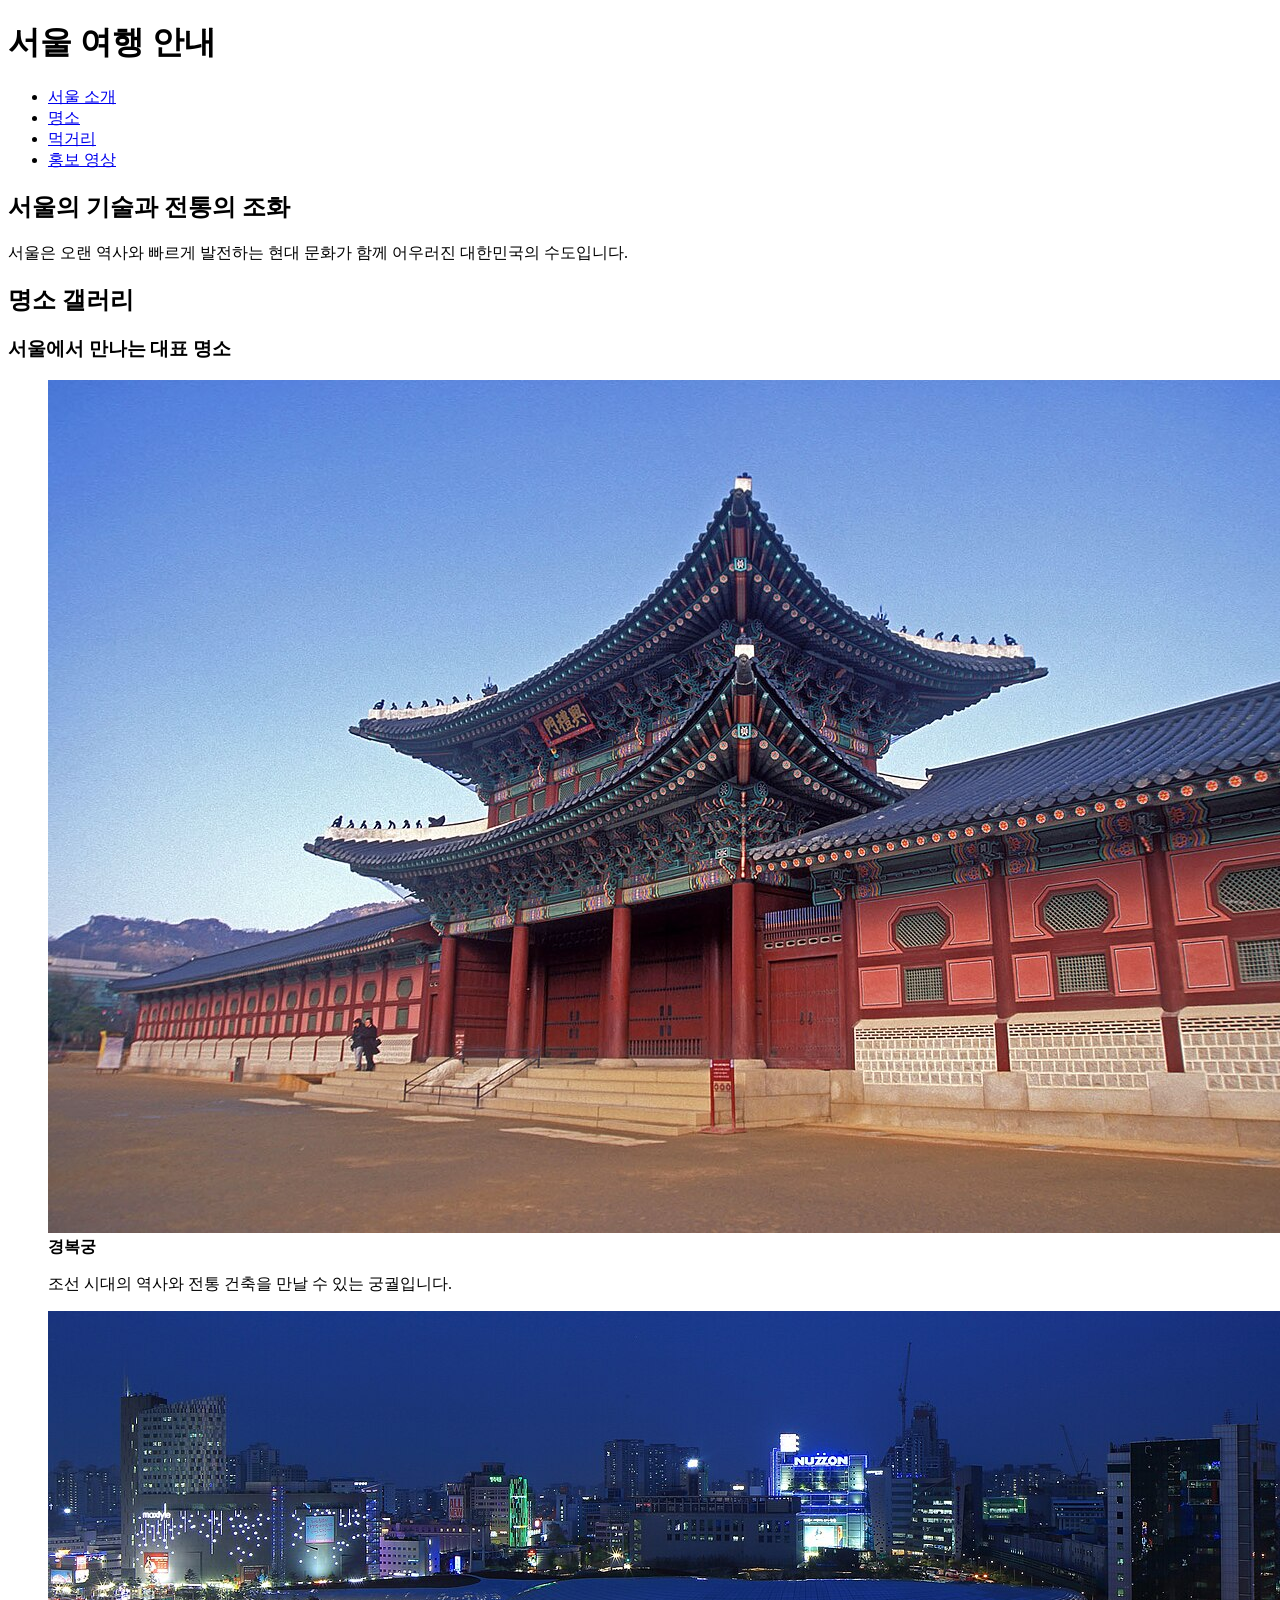
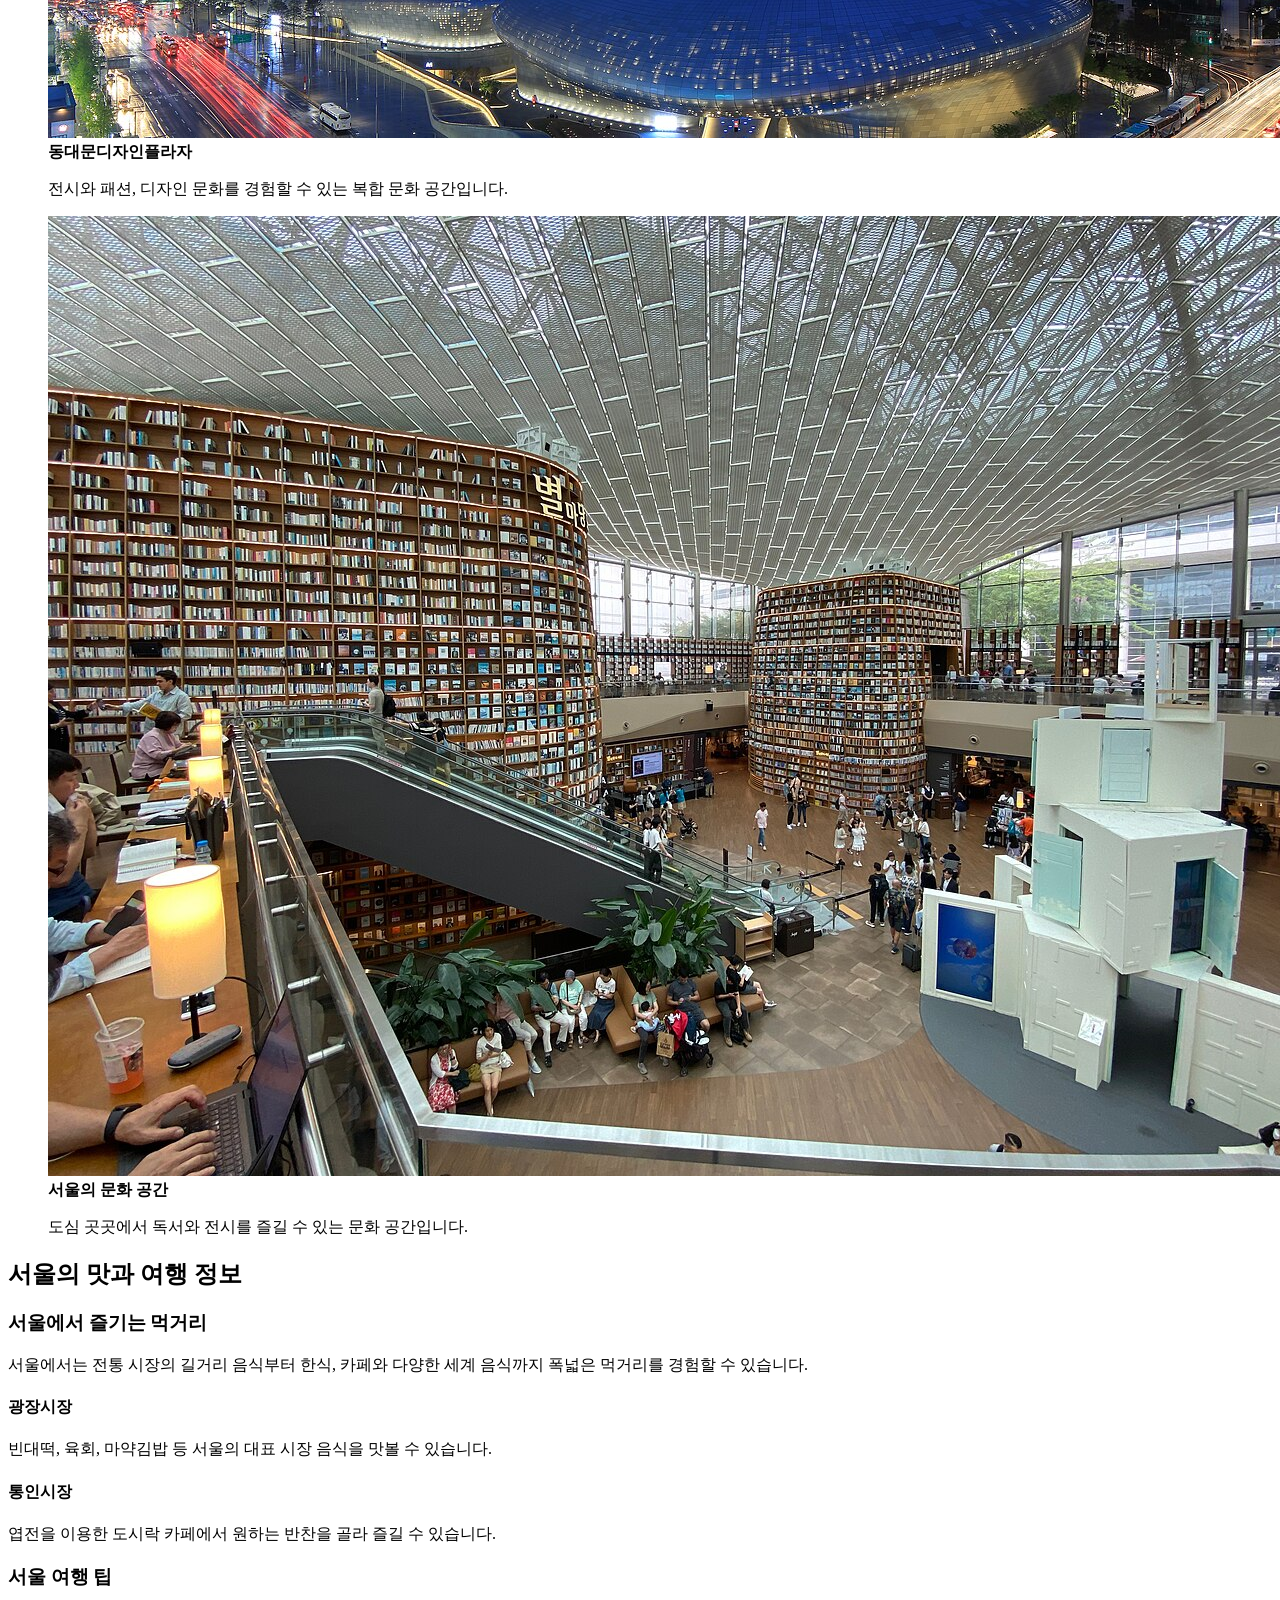
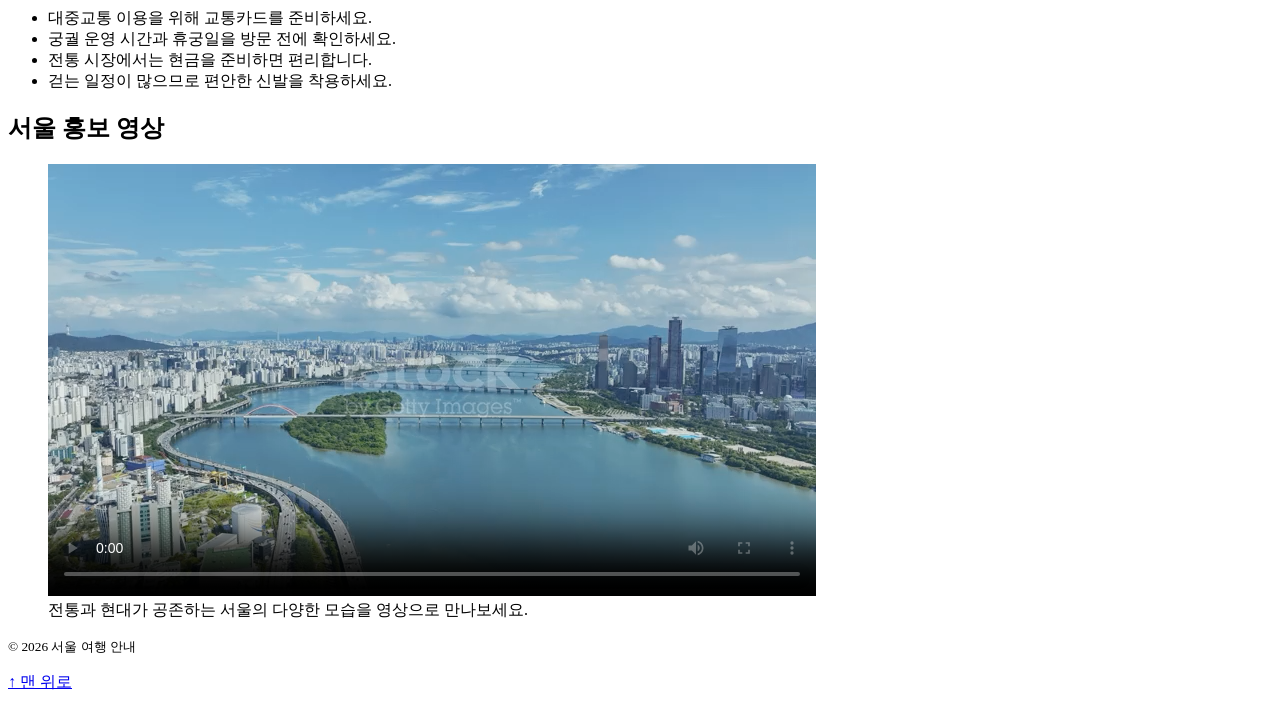
==== day1-travel-page/index.html @ f0bd47c4 "day1-2: 여행지 페이지 맨 위로 이동 링크를 추가한다 - 페이지 끝까지 내려간 뒤 다시 첫 화면으로 돌아가기 쉽도록 푸터에 이동 링크를 추가하였습니다. - body에 top " ====
<!doctype html>
<html lang="ko">
  <head>
    <meta charset="UTF-8">
    <meta name="viewport" content="width=device-width, initial-scale=1.0">
    <meta
      name="description"
      content="서울의 대표 명소와 먹거리, 여행 팁을 소개하는 여행 안내 페이지"
    >
    <meta name="author" content="박건우">
    <title>서울 여행 안내</title>
  </head>

  <body id="top">
    <header>
      <h1>서울 여행 안내</h1>

      <nav>
        <ul>
          <li><a href="#introduction">서울 소개</a></li>
          <li><a href="#attractions">명소</a></li>
          <li><a href="#food">먹거리</a></li>
          <li><a href="#video">홍보 영상</a></li>
        </ul>
      </nav>
    </header>

    <main>
      <section id="introduction">
        <h2>서울의 기술과 전통의 조화</h2>
        <p>
          서울은 오랜 역사와 빠르게 발전하는 현대 문화가 함께 어우러진
          대한민국의 수도입니다.
        </p>
      </section>

      <section id="attractions">
        <h2>명소 갤러리</h2>

        <article>
          <h3>서울에서 만나는 대표 명소</h3>

          <figure>
            <img
              src="assets/images/gyeongbokgung.jpg"
              alt="북악산을 배경으로 자리한 경복궁 광화문"
            >
            <figcaption>
              <strong>경복궁</strong>
              <p>조선 시대의 역사와 전통 건축을 만날 수 있는 궁궐입니다.</p>
            </figcaption>
          </figure>

          <figure>
            <img
              src="assets/images/ddp.jpg"
              alt="밤에 조명이 켜진 동대문디자인플라자 외관"
            >
            <figcaption>
              <strong>동대문디자인플라자</strong>
              <p>전시와 패션, 디자인 문화를 경험할 수 있는 복합 문화 공간입니다.</p>
            </figcaption>
          </figure>

          <figure>
            <img
              src="assets/images/starfield-library.jpg"
              alt="높은 책장과 열람 공간이 펼쳐진 별마당도서관 내부"
            >
            <figcaption>
              <strong>서울의 문화 공간</strong>
              <p>도심 곳곳에서 독서와 전시를 즐길 수 있는 문화 공간입니다.</p>
            </figcaption>
          </figure>
        </article>
      </section>

      <section id="food">
        <h2>서울의 맛과 여행 정보</h2>

        <article>
          <h3>서울에서 즐기는 먹거리</h3>
          <p>
            서울에서는 전통 시장의 길거리 음식부터 한식, 카페와 다양한 세계
            음식까지 폭넓은 먹거리를 경험할 수 있습니다.
          </p>

          <h4>광장시장</h4>
          <p>빈대떡, 육회, 마약김밥 등 서울의 대표 시장 음식을 맛볼 수 있습니다.</p>

          <h4>통인시장</h4>
          <p>엽전을 이용한 도시락 카페에서 원하는 반찬을 골라 즐길 수 있습니다.</p>
        </article>

        <aside>
          <h3>서울 여행 팁</h3>
          <ul>
            <li>대중교통 이용을 위해 교통카드를 준비하세요.</li>
            <li>궁궐 운영 시간과 휴궁일을 방문 전에 확인하세요.</li>
            <li>전통 시장에서는 현금을 준비하면 편리합니다.</li>
            <li>걷는 일정이 많으므로 편안한 신발을 착용하세요.</li>
          </ul>
        </aside>
      </section>

      <section id="video">
        <h2>서울 홍보 영상</h2>

        <figure>
          <video controls poster="assets/images/seoul-video-poster.png">
            <source src="assets/videos/seoul-promotion.mp4" type="video/mp4">
            사용 중인 브라우저가 동영상 재생을 지원하지 않습니다.
          </video>
          <figcaption>
            전통과 현대가 공존하는 서울의 다양한 모습을 영상으로 만나보세요.
          </figcaption>
        </figure>
      </section>
    </main>

    <footer>
      <p><small>&copy; 2026 서울 여행 안내</small></p>
      <a href="#top">↑ 맨 위로</a>
    </footer>
  </body>
</html>
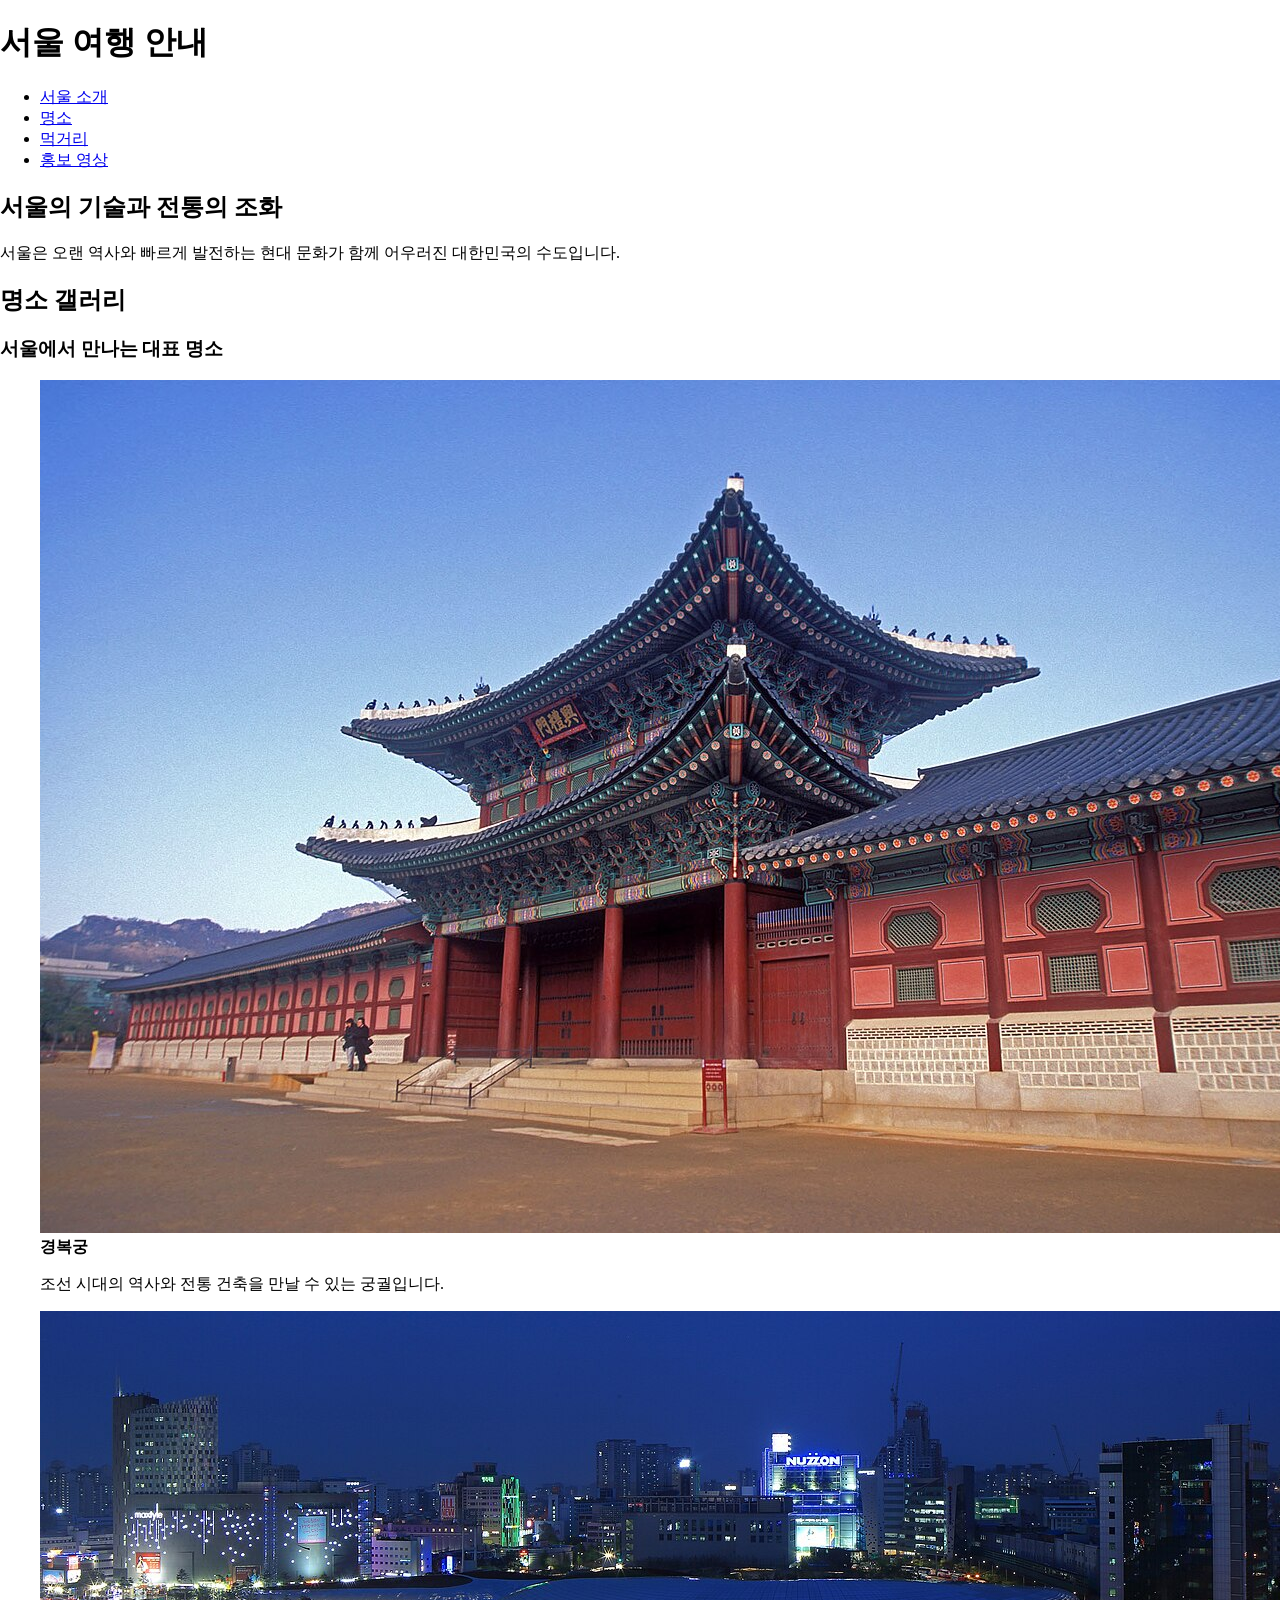
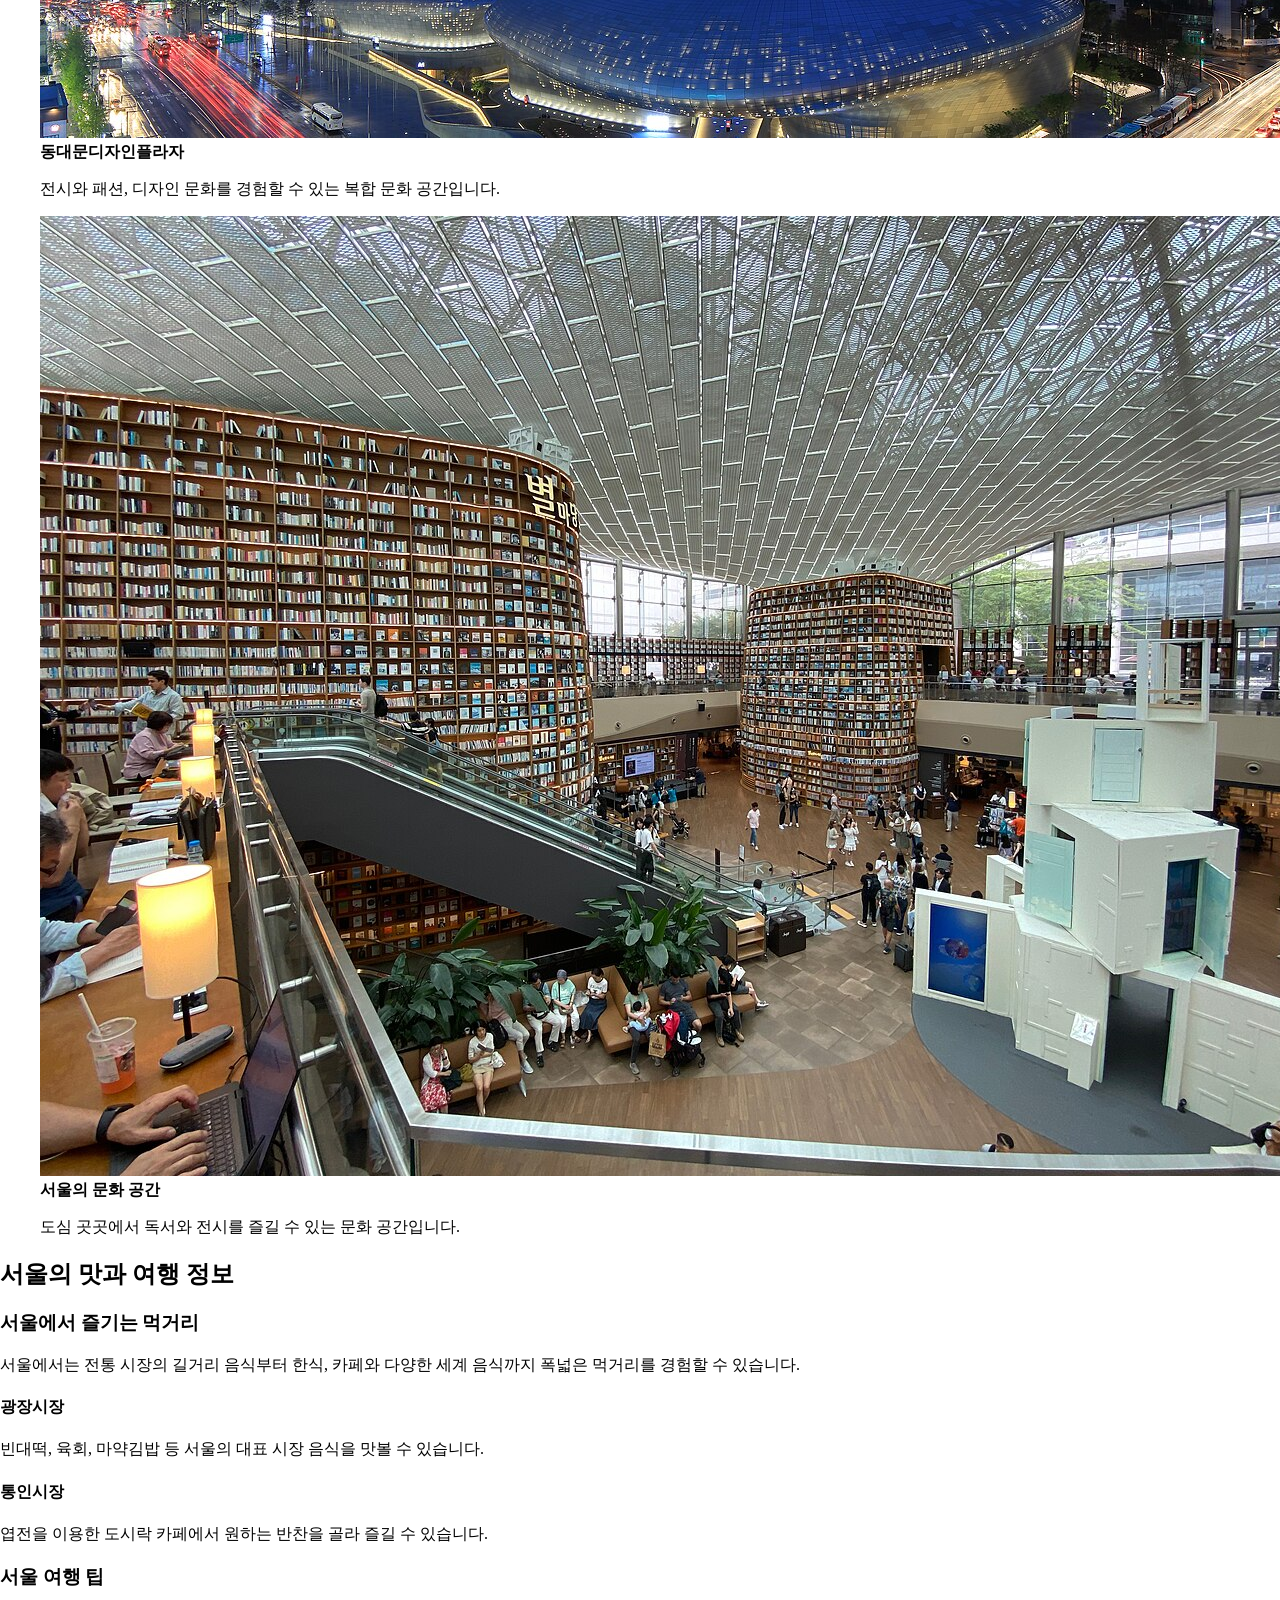
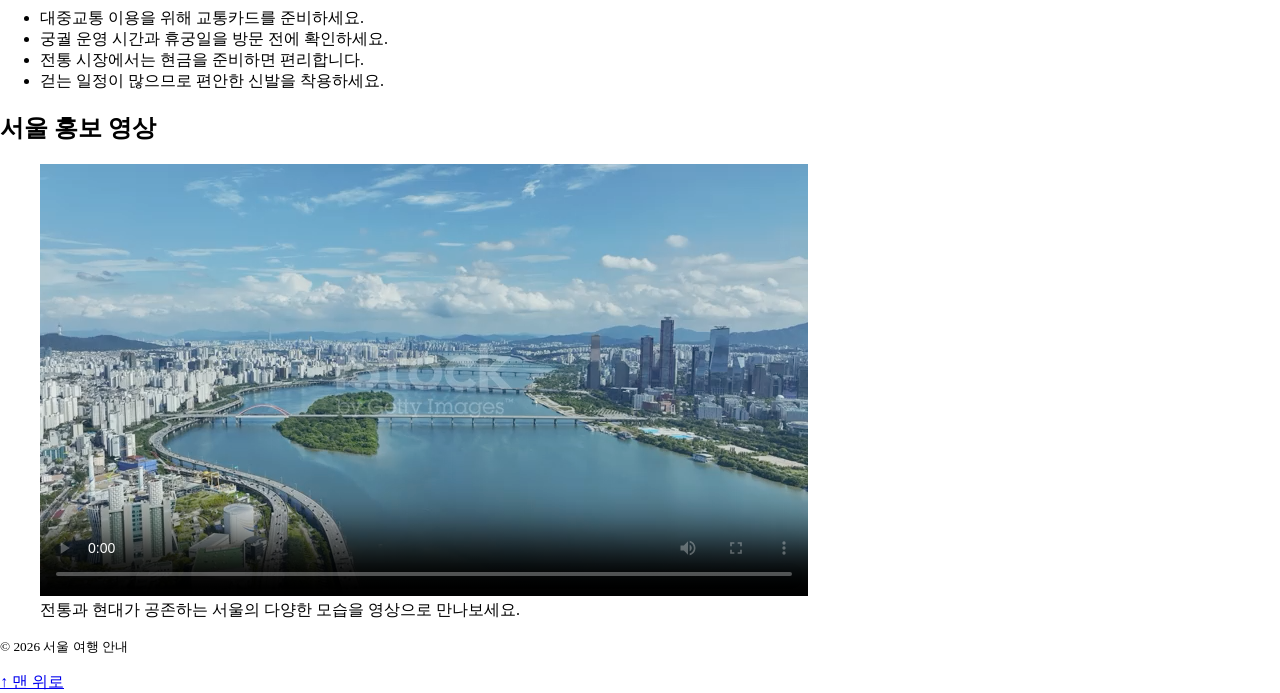
==== commit 1e466460: "day1-2: 여행지 페이지 CSS 초기 설정을 추가한다 - 브라우저 기본값의 차이를 줄이고 이후 레이아웃 작업의 기준을 통일하기 위해 스타일 초기 설정을 마련하였습니다. - 외부" ====
--- a/day1-travel-page/index.html
+++ b/day1-travel-page/index.html
@@ -9,6 +9,7 @@
     >
     <meta name="author" content="박건우">
     <title>서울 여행 안내</title>
+    <link rel="stylesheet" href="css/style.css">
   </head>
 
   <body id="top">
--- a/day1-travel-page/css/style.css
+++ b/day1-travel-page/css/style.css
@@ -0,0 +1,9 @@
+*,
+*::before,
+*::after {
+  box-sizing: border-box;
+}
+
+body {
+  margin: 0;
+}
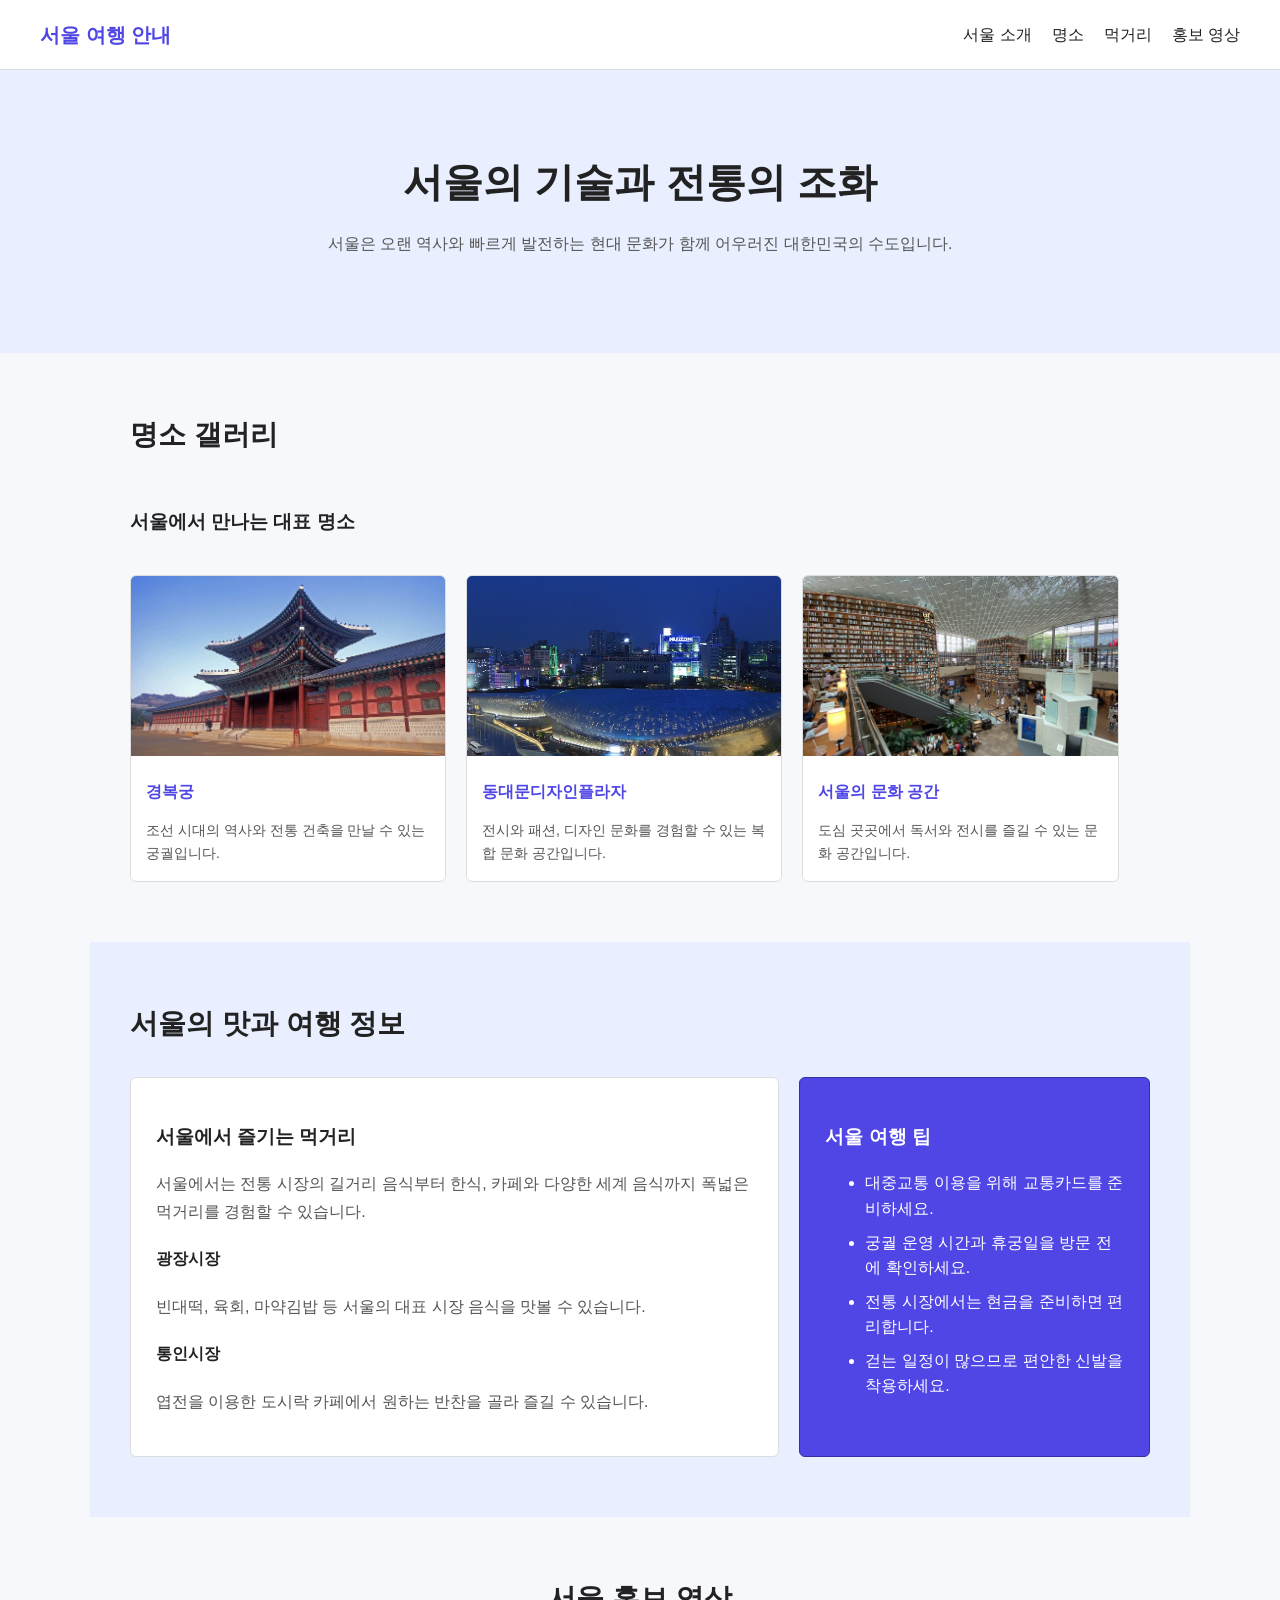
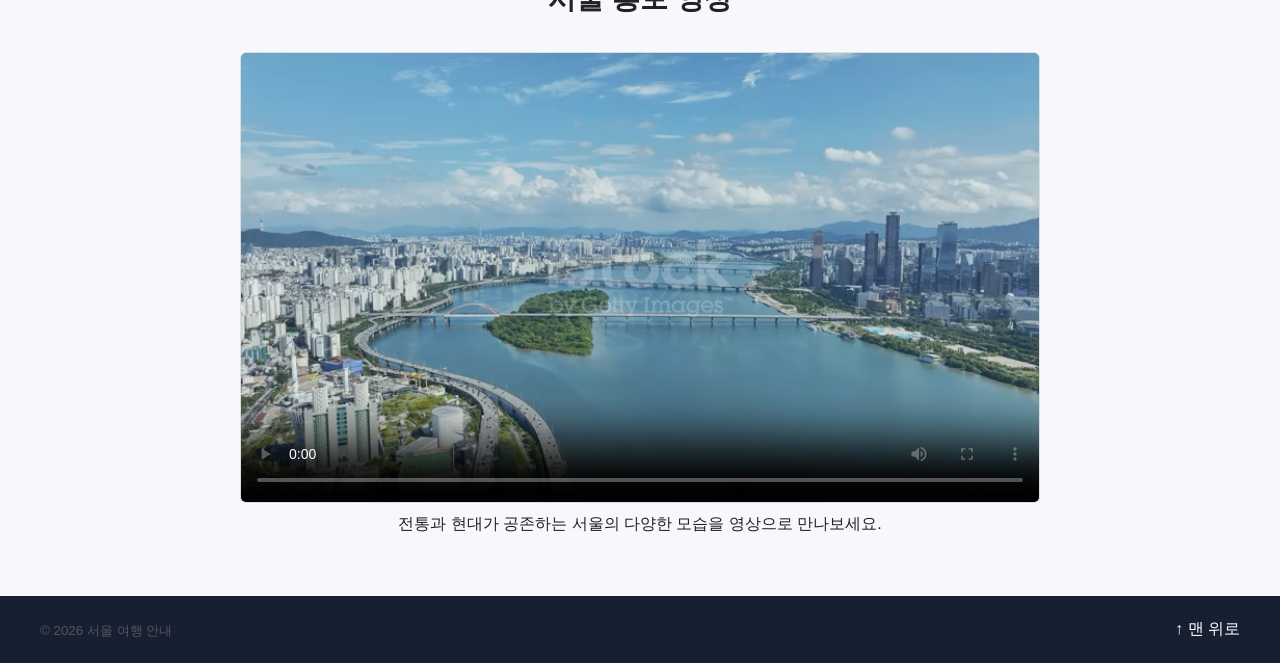
==== commit e7533095: "day1-2: 여행지 페이지 먹거리 섹션을 2단으로 배치한다 - 먹거리 설명과 여행 팁의 성격이 다른 만큼 한 덩어리로 이어 쓰기보다 나란히 비교할 수 있도록 구조를 다듬었습니다." ====
--- a/day1-travel-page/index.html
+++ b/day1-travel-page/index.html
@@ -79,29 +79,31 @@
       <section id="food">
         <h2>서울의 맛과 여행 정보</h2>
 
-        <article>
-          <h3>서울에서 즐기는 먹거리</h3>
-          <p>
-            서울에서는 전통 시장의 길거리 음식부터 한식, 카페와 다양한 세계
-            음식까지 폭넓은 먹거리를 경험할 수 있습니다.
-          </p>
+        <div class="food-content">
+          <article>
+            <h3>서울에서 즐기는 먹거리</h3>
+            <p>
+              서울에서는 전통 시장의 길거리 음식부터 한식, 카페와 다양한 세계
+              음식까지 폭넓은 먹거리를 경험할 수 있습니다.
+            </p>
 
-          <h4>광장시장</h4>
-          <p>빈대떡, 육회, 마약김밥 등 서울의 대표 시장 음식을 맛볼 수 있습니다.</p>
+            <h4>광장시장</h4>
+            <p>빈대떡, 육회, 마약김밥 등 서울의 대표 시장 음식을 맛볼 수 있습니다.</p>
 
-          <h4>통인시장</h4>
-          <p>엽전을 이용한 도시락 카페에서 원하는 반찬을 골라 즐길 수 있습니다.</p>
-        </article>
+            <h4>통인시장</h4>
+            <p>엽전을 이용한 도시락 카페에서 원하는 반찬을 골라 즐길 수 있습니다.</p>
+          </article>
 
-        <aside>
-          <h3>서울 여행 팁</h3>
-          <ul>
-            <li>대중교통 이용을 위해 교통카드를 준비하세요.</li>
-            <li>궁궐 운영 시간과 휴궁일을 방문 전에 확인하세요.</li>
-            <li>전통 시장에서는 현금을 준비하면 편리합니다.</li>
-            <li>걷는 일정이 많으므로 편안한 신발을 착용하세요.</li>
-          </ul>
-        </aside>
+          <aside>
+            <h3>서울 여행 팁</h3>
+            <ul>
+              <li>대중교통 이용을 위해 교통카드를 준비하세요.</li>
+              <li>궁궐 운영 시간과 휴궁일을 방문 전에 확인하세요.</li>
+              <li>전통 시장에서는 현금을 준비하면 편리합니다.</li>
+              <li>걷는 일정이 많으므로 편안한 신발을 착용하세요.</li>
+            </ul>
+          </aside>
+        </div>
       </section>
 
       <section id="video">
--- a/day1-travel-page/css/style.css
+++ b/day1-travel-page/css/style.css
@@ -6,4 +6,182 @@
 
 body {
   margin: 0;
+  padding-top: 70px;
+  font-family: "Noto Sans KR", Arial, sans-serif;
+  line-height: 1.6;
+  color: #222222;
+  background-color: #f7f8fc;
+  scroll-padding-top: 70px;
 }
+
+p {
+  color: #555555;
+  line-height: 1.7;
+}
+
+a {
+  color: #222222;
+  text-decoration: none;
+}
+
+img,
+video {
+  width: 100%;
+}
+
+header {
+  position: fixed;
+  top: 0;
+  left: 0;
+  z-index: 100;
+  width: 100%;
+  height: 70px;
+  padding: 0 40px;
+  display: flex;
+  align-items: center;
+  justify-content: space-between;
+  background-color: #ffffff;
+  border-bottom: 1px solid #dddddd;
+}
+
+header h1 {
+  font-size: 20px;
+  color: #4f46e5;
+}
+
+nav ul {
+  margin: 0;
+  padding: 0;
+  display: flex;
+  gap: 20px;
+  list-style: none;
+}
+
+#introduction {
+  padding: 80px 40px;
+  text-align: center;
+  background-color: #e9efff;
+}
+
+#introduction h2 {
+  font-size: 40px;
+  margin-bottom: 10px;
+}
+
+#attractions,
+#food,
+#video {
+  max-width: 1100px;
+  margin: 0 auto;
+  padding: 60px 40px;
+}
+
+section h2 {
+  margin-top: 0;
+  margin-bottom: 30px;
+  font-size: 28px;
+}
+
+#attractions article {
+  display: flex;
+  gap: 20px;
+  flex-wrap: wrap;
+}
+
+#attractions h3 {
+  width: 100%;
+}
+
+#attractions figure {
+  width: 31%;
+  margin: 0;
+  background-color: #ffffff;
+  border: 1px solid #dddddd;
+  border-radius: 6px;
+  overflow: hidden;
+}
+
+#attractions img {
+  height: 180px;
+  object-fit: cover;
+}
+
+#attractions figcaption {
+  padding: 15px;
+}
+
+#attractions strong {
+  color: #4f46e5;
+}
+
+#attractions figcaption p {
+  margin-bottom: 0;
+  font-size: 14px;
+}
+
+#food {
+  background-color: #e9efff;
+}
+
+.food-content {
+  display: flex;
+  gap: 20px;
+  align-items: stretch;
+}
+
+#food article {
+  flex: 2;
+  padding: 25px;
+  background-color: #ffffff;
+  border: 1px solid #dddddd;
+  border-radius: 6px;
+}
+
+#food aside {
+  flex: 1;
+  padding: 25px;
+  color: #ffffff;
+  background-color: #4f46e5;
+  border: 1px solid #3730a3;
+  border-radius: 6px;
+}
+
+#food aside li {
+  margin-bottom: 8px;
+}
+
+#video {
+  text-align: center;
+}
+
+#video figure {
+  max-width: 800px;
+  margin: 0 auto;
+}
+
+#video video {
+  border: 1px solid #dddddd;
+  border-radius: 6px;
+}
+
+footer {
+  padding: 20px 40px;
+  display: flex;
+  justify-content: space-between;
+  color: #ffffff;
+  background-color: #172033;
+}
+
+footer p {
+  margin: 0;
+}
+
+footer a {
+  color: #ffffff;
+}
+
+@media (max-width: 700px) {
+  .food-content {
+    flex-direction: column;
+  }
+}
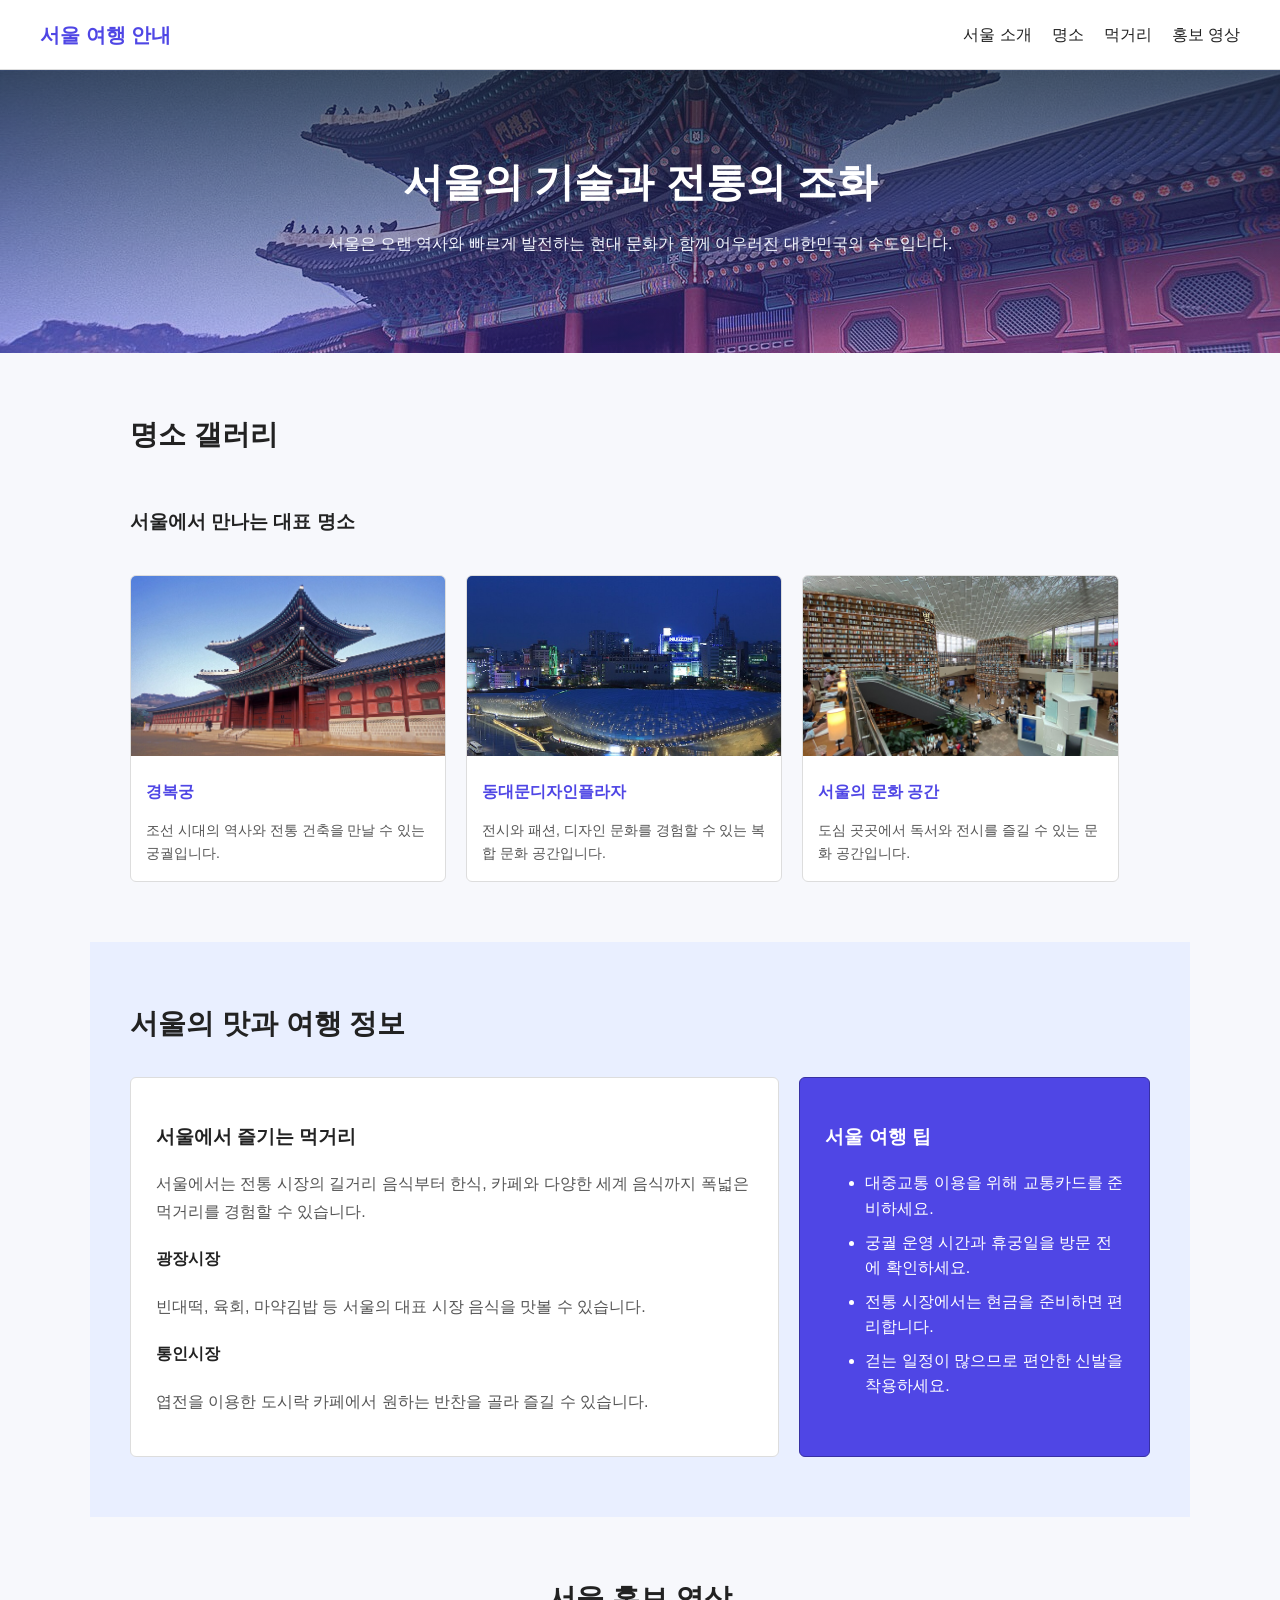
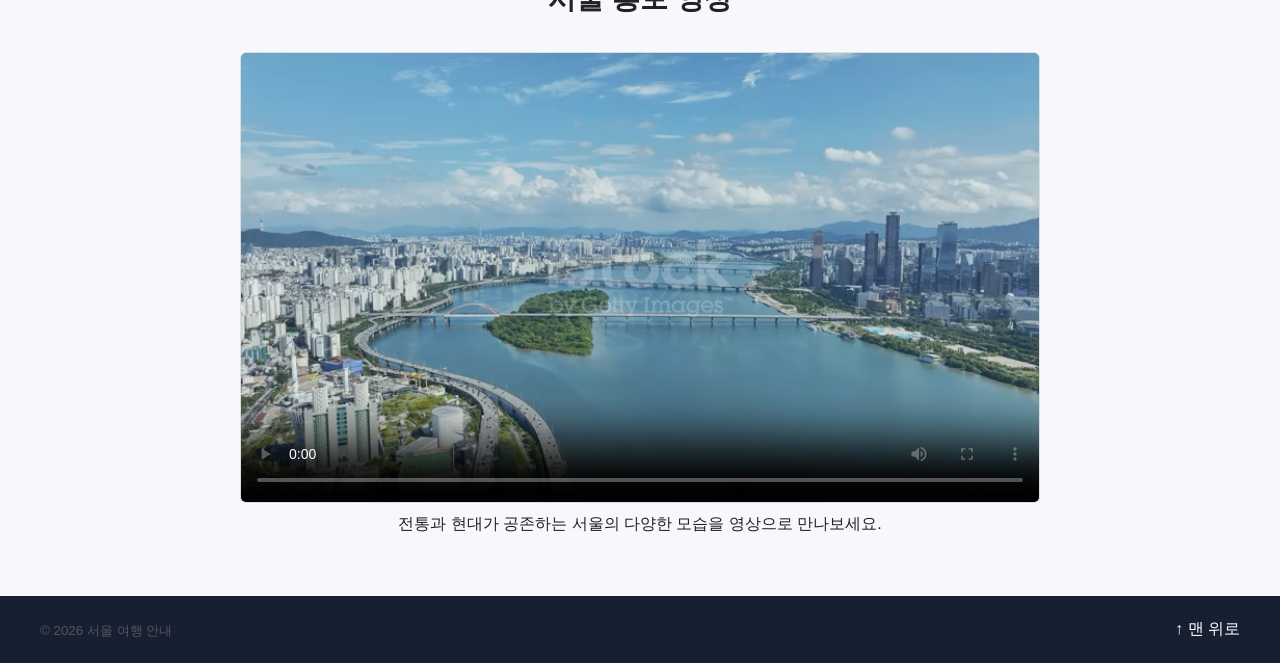
==== commit 576d4f8b: "day1-2: 홍보 영상을 외부 소스로 연결한다 - 과제의 인터넷 연결 재생 조건에 맞추기 위해 저장소에 포함했던 MP4를 외부 영상 소스로 교체하였습니다. - iStock의 직접" ====
--- a/day1-travel-page/index.html
+++ b/day1-travel-page/index.html
@@ -111,7 +111,10 @@
 
         <figure>
           <video controls poster="assets/images/seoul-video-poster.png">
-            <source src="assets/videos/seoul-promotion.mp4" type="video/mp4">
+            <source
+              src="https://media.istockphoto.com/id/2174132865/ko/%EB%B9%84%EB%94%94%EC%98%A4/%ED%95%9C%EA%B5%AD-%EC%84%9C%EC%9A%B8%EC%9D%98-%EB%93%9C%EB%A1%A0-%EB%B7%B0-%ED%95%A9%EC%A0%95%EC%97%AD-%ED%95%AB%ED%94%8C%EB%A0%88%EC%9D%B4%EC%8A%A4-%EC%97%AC%EB%A6%84-60fps.mp4?s=mp4-640x640-is&amp;k=20&amp;c=mDMW7z-qX7XIDd9IJKGy5D-rqlg2fEVLi2o3HQdxuBo="
+              type="video/mp4"
+            >
             사용 중인 브라우저가 동영상 재생을 지원하지 않습니다.
           </video>
           <figcaption>
--- a/day1-travel-page/css/style.css
+++ b/day1-travel-page/css/style.css
@@ -2,6 +2,11 @@
 *::before,
 *::after {
   box-sizing: border-box;
+}
+
+html {
+  scroll-behavior: smooth;
+  scroll-padding-top: 70px;
 }
 
 body {
@@ -60,12 +65,21 @@
 #introduction {
   padding: 80px 40px;
   text-align: center;
-  background-color: #e9efff;
+  color: #ffffff;
+  background-image:
+    linear-gradient(rgba(23, 32, 51, 0.72), rgba(79, 70, 229, 0.38)),
+    url("../assets/images/gyeongbokgung.jpg");
+  background-position: center;
+  background-size: cover;
 }
 
 #introduction h2 {
   font-size: 40px;
   margin-bottom: 10px;
+}
+
+#introduction p {
+  color: #f4f7ff;
 }
 
 #attractions,
@@ -104,6 +118,11 @@
 #attractions img {
   height: 180px;
   object-fit: cover;
+  transition: transform 0.3s ease;
+}
+
+#attractions figure:hover img {
+  transform: scale(1.08);
 }
 
 #attractions figcaption {
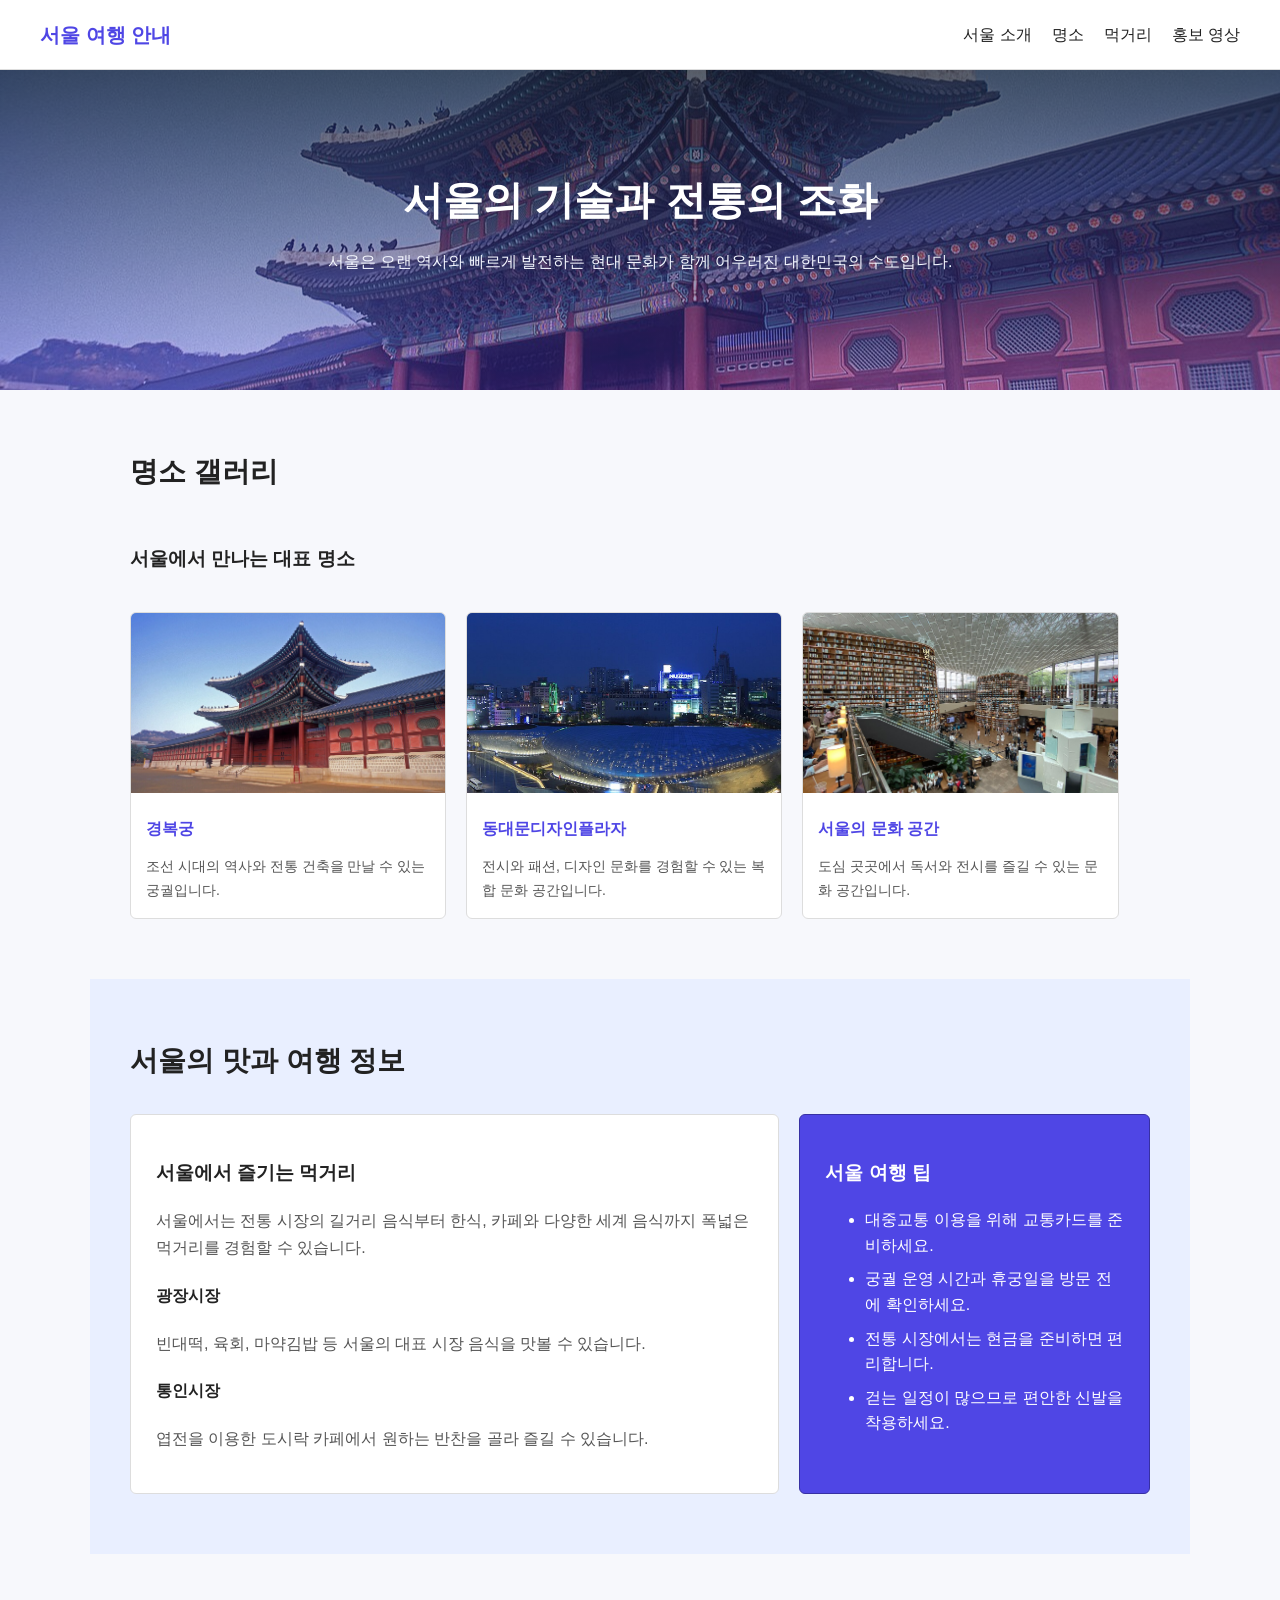
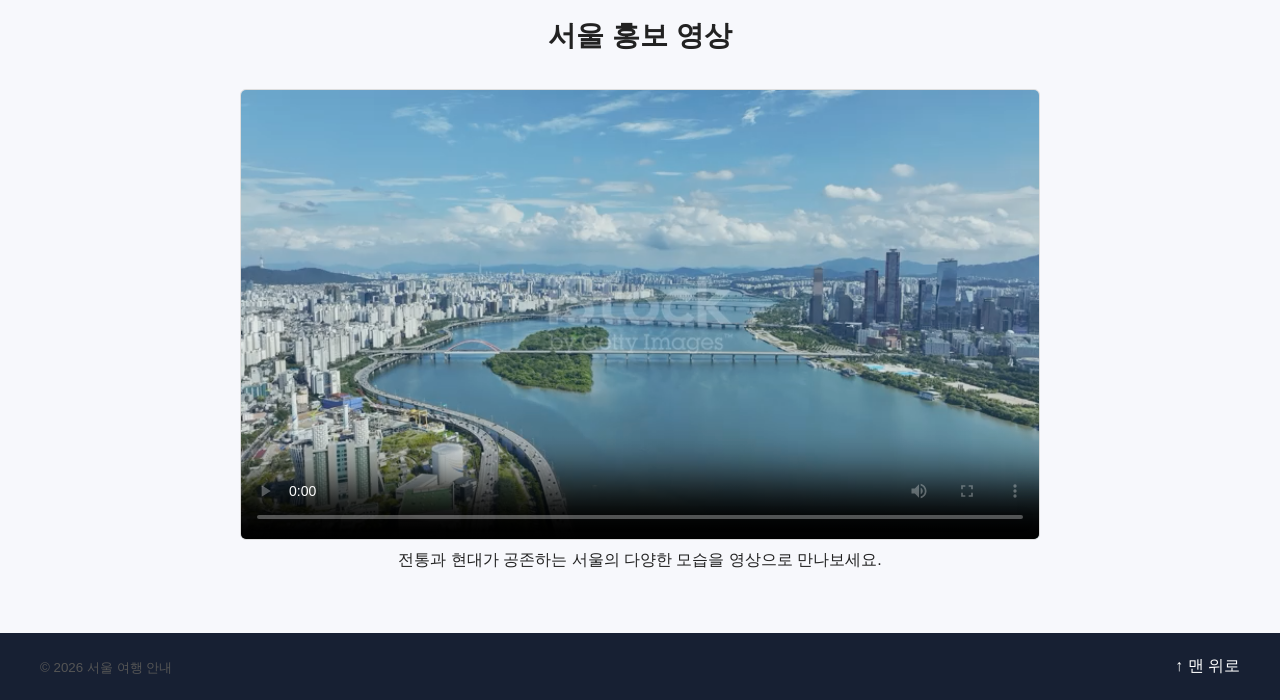
==== commit 587b3ea3: "day1-2: 히어로 콘텐츠를 중앙에 배치한다 - 배경 이미지 위의 제목과 설명을 정확한 중앙에 배치하기 위해 콘텐츠를 하나의 영역으로 묶었습니다. - 히어로를 위치 기준으로 설정" ====
--- a/day1-travel-page/index.html
+++ b/day1-travel-page/index.html
@@ -1,15 +1,15 @@
 <!doctype html>
 <html lang="ko">
   <head>
-    <meta charset="UTF-8">
-    <meta name="viewport" content="width=device-width, initial-scale=1.0">
+    <meta charset="UTF-8" />
+    <meta name="viewport" content="width=device-width, initial-scale=1.0" />
     <meta
       name="description"
       content="서울의 대표 명소와 먹거리, 여행 팁을 소개하는 여행 안내 페이지"
-    >
-    <meta name="author" content="박건우">
+    />
+    <meta name="author" content="박건우" />
     <title>서울 여행 안내</title>
-    <link rel="stylesheet" href="css/style.css">
+    <link rel="stylesheet" href="css/style.css" />
   </head>
 
   <body id="top">
@@ -28,11 +28,13 @@
 
     <main>
       <section id="introduction">
-        <h2>서울의 기술과 전통의 조화</h2>
-        <p>
-          서울은 오랜 역사와 빠르게 발전하는 현대 문화가 함께 어우러진
-          대한민국의 수도입니다.
-        </p>
+        <div class="hero-content">
+          <h2>서울의 기술과 전통의 조화</h2>
+          <p>
+            서울은 오랜 역사와 빠르게 발전하는 현대 문화가 함께 어우러진
+            대한민국의 수도입니다.
+          </p>
+        </div>
       </section>
 
       <section id="attractions">
@@ -45,7 +47,7 @@
             <img
               src="assets/images/gyeongbokgung.jpg"
               alt="북악산을 배경으로 자리한 경복궁 광화문"
-            >
+            />
             <figcaption>
               <strong>경복궁</strong>
               <p>조선 시대의 역사와 전통 건축을 만날 수 있는 궁궐입니다.</p>
@@ -56,10 +58,12 @@
             <img
               src="assets/images/ddp.jpg"
               alt="밤에 조명이 켜진 동대문디자인플라자 외관"
-            >
+            />
             <figcaption>
               <strong>동대문디자인플라자</strong>
-              <p>전시와 패션, 디자인 문화를 경험할 수 있는 복합 문화 공간입니다.</p>
+              <p>
+                전시와 패션, 디자인 문화를 경험할 수 있는 복합 문화 공간입니다.
+              </p>
             </figcaption>
           </figure>
 
@@ -67,7 +71,7 @@
             <img
               src="assets/images/starfield-library.jpg"
               alt="높은 책장과 열람 공간이 펼쳐진 별마당도서관 내부"
-            >
+            />
             <figcaption>
               <strong>서울의 문화 공간</strong>
               <p>도심 곳곳에서 독서와 전시를 즐길 수 있는 문화 공간입니다.</p>
@@ -88,10 +92,15 @@
             </p>
 
             <h4>광장시장</h4>
-            <p>빈대떡, 육회, 마약김밥 등 서울의 대표 시장 음식을 맛볼 수 있습니다.</p>
+            <p>
+              빈대떡, 육회, 마약김밥 등 서울의 대표 시장 음식을 맛볼 수
+              있습니다.
+            </p>
 
             <h4>통인시장</h4>
-            <p>엽전을 이용한 도시락 카페에서 원하는 반찬을 골라 즐길 수 있습니다.</p>
+            <p>
+              엽전을 이용한 도시락 카페에서 원하는 반찬을 골라 즐길 수 있습니다.
+            </p>
           </article>
 
           <aside>
@@ -114,7 +123,7 @@
             <source
               src="https://media.istockphoto.com/id/2174132865/ko/%EB%B9%84%EB%94%94%EC%98%A4/%ED%95%9C%EA%B5%AD-%EC%84%9C%EC%9A%B8%EC%9D%98-%EB%93%9C%EB%A1%A0-%EB%B7%B0-%ED%95%A9%EC%A0%95%EC%97%AD-%ED%95%AB%ED%94%8C%EB%A0%88%EC%9D%B4%EC%8A%A4-%EC%97%AC%EB%A6%84-60fps.mp4?s=mp4-640x640-is&amp;k=20&amp;c=mDMW7z-qX7XIDd9IJKGy5D-rqlg2fEVLi2o3HQdxuBo="
               type="video/mp4"
-            >
+            />
             사용 중인 브라우저가 동영상 재생을 지원하지 않습니다.
           </video>
           <figcaption>
--- a/day1-travel-page/css/style.css
+++ b/day1-travel-page/css/style.css
@@ -63,7 +63,9 @@
 }
 
 #introduction {
-  padding: 80px 40px;
+  position: relative;
+  height: 320px;
+  padding: 0 40px;
   text-align: center;
   color: #ffffff;
   background-image:
@@ -71,6 +73,14 @@
     url("../assets/images/gyeongbokgung.jpg");
   background-position: center;
   background-size: cover;
+}
+
+.hero-content {
+  position: absolute;
+  top: 50%;
+  left: 50%;
+  width: calc(100% - 80px);
+  transform: translate(-50%, -50%);
 }
 
 #introduction h2 {
@@ -199,8 +209,54 @@
   color: #ffffff;
 }
 
-@media (max-width: 700px) {
+@media (max-width: 1023px) {
+  #attractions figure {
+    width: calc(50% - 10px);
+  }
+}
+
+@media (max-width: 767px) {
+  html {
+    scroll-padding-top: 104px;
+  }
+
+  body {
+    padding-top: 104px;
+  }
+
+  header {
+    height: 104px;
+    padding: 12px 16px;
+    flex-direction: column;
+    justify-content: center;
+    gap: 8px;
+  }
+
+  header h1 {
+    margin: 0;
+    font-size: 18px;
+  }
+
+  nav {
+    width: 100%;
+  }
+
+  nav ul {
+    justify-content: center;
+    gap: 12px;
+  }
+
+  nav a {
+    font-size: 14px;
+    white-space: nowrap;
+  }
+
+  #attractions article,
   .food-content {
     flex-direction: column;
   }
-}
+
+  #attractions figure {
+    width: 100%;
+  }
+}
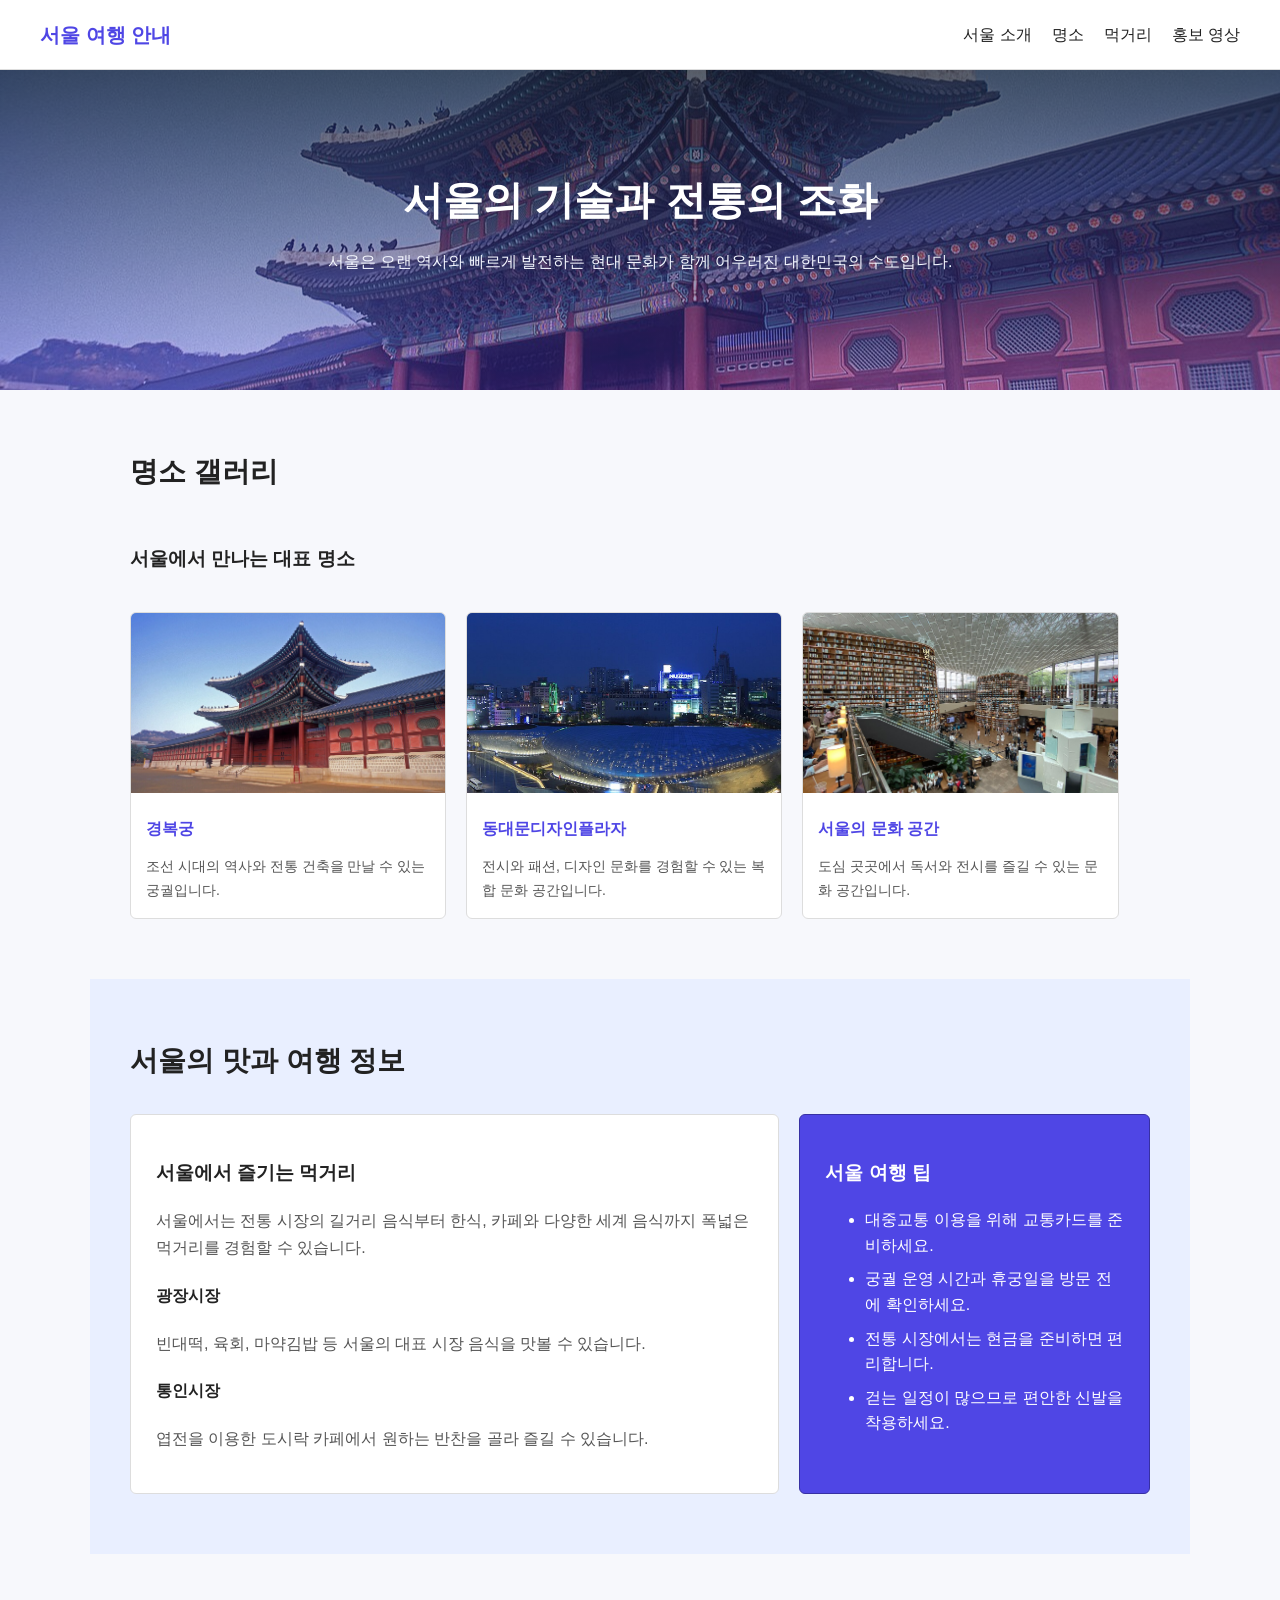
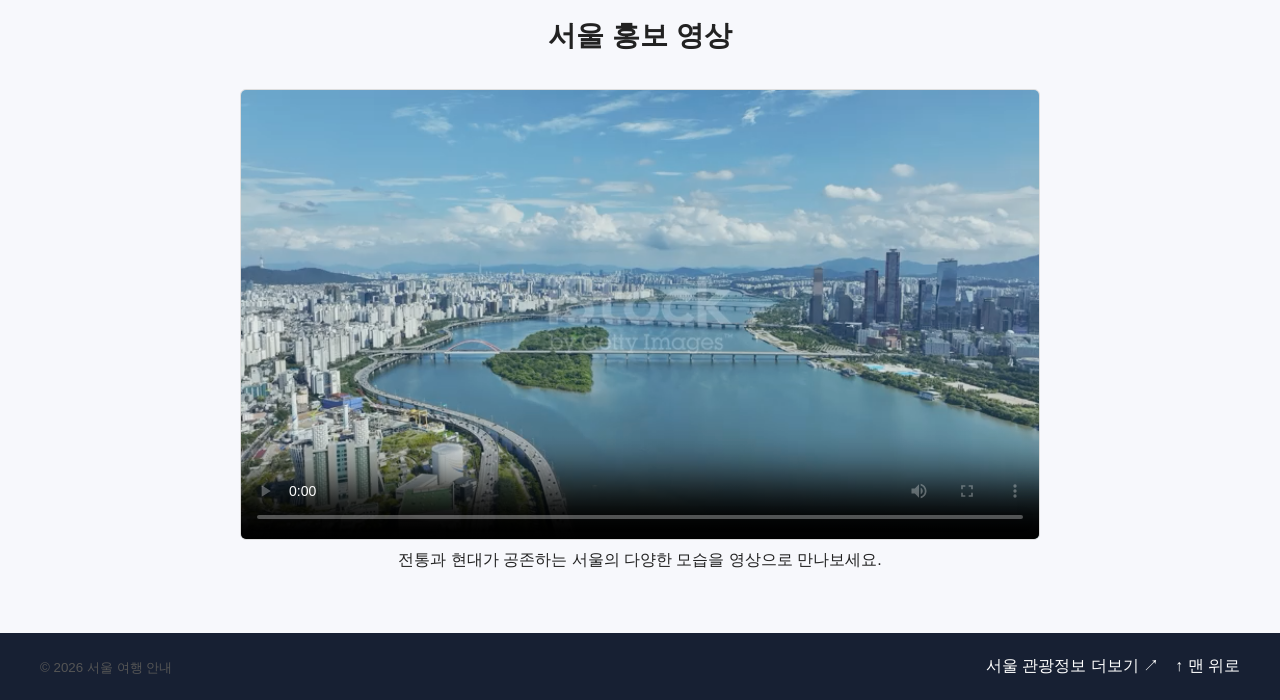
==== commit 7a07a22c: "day1-2: 서울 관광정보 외부 링크를 추가한다 - 페이지에서 제공하지 않는 추가 관광 정보를 확인할 수 있도록 서울 공식 관광 안내 사이트를 연결하였습니다. - 외부 링크와 맨" ====
--- a/day1-travel-page/index.html
+++ b/day1-travel-page/index.html
@@ -135,7 +135,16 @@
 
     <footer>
       <p><small>&copy; 2026 서울 여행 안내</small></p>
-      <a href="#top">↑ 맨 위로</a>
+      <div class="footer-links">
+        <a
+          href="https://korean.visitseoul.net/"
+          target="_blank"
+          rel="noopener noreferrer"
+        >
+          서울 관광정보 더보기 ↗
+        </a>
+        <a href="#top">↑ 맨 위로</a>
+      </div>
     </footer>
   </body>
 </html>
--- a/day1-travel-page/css/style.css
+++ b/day1-travel-page/css/style.css
@@ -205,6 +205,11 @@
   margin: 0;
 }
 
+.footer-links {
+  display: flex;
+  gap: 16px;
+}
+
 footer a {
   color: #ffffff;
 }
@@ -259,4 +264,13 @@
   #attractions figure {
     width: 100%;
   }
-}
+
+  footer {
+    flex-direction: column;
+    gap: 12px;
+  }
+
+  .footer-links {
+    flex-wrap: wrap;
+  }
+}
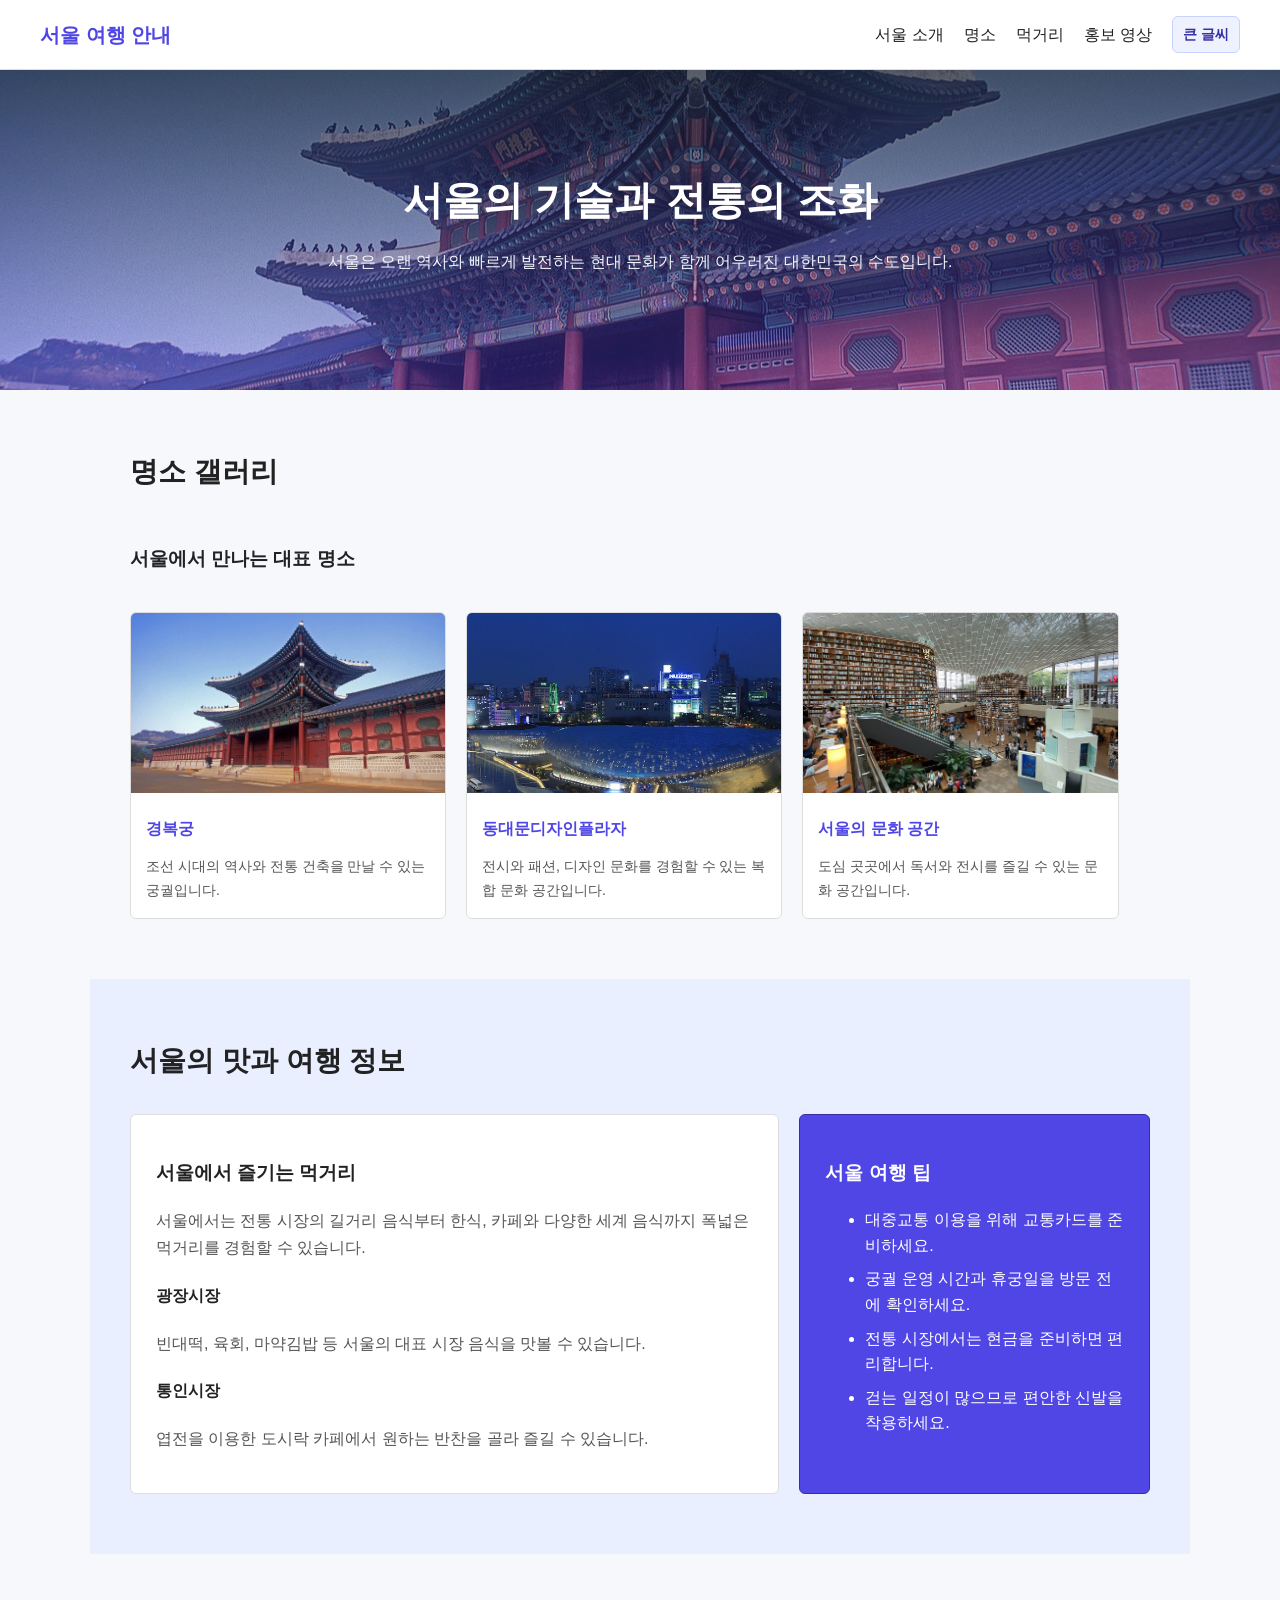
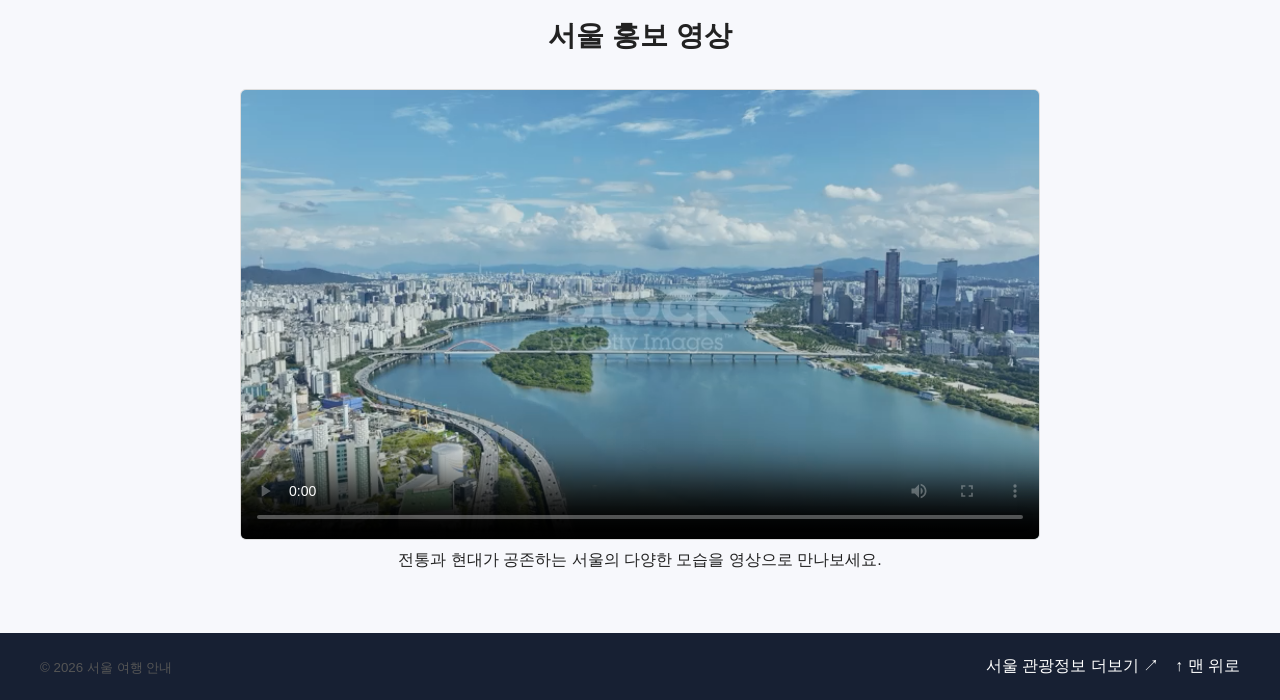
==== commit ca65c952: "day1-2: 큰 글씨 모드를 추가한다 - 다양한 연령대의 사용자가 여행 정보를 편하게 읽을 수 있도록 글자 크기 전환 기능을 추가하였습니다. - 페이지의 주요 글자 크기를 rem" ====
--- a/day1-travel-page/index.html
+++ b/day1-travel-page/index.html
@@ -10,20 +10,31 @@
     <meta name="author" content="박건우" />
     <title>서울 여행 안내</title>
     <link rel="stylesheet" href="css/style.css" />
+    <script src="js/index.js" defer></script>
   </head>
 
   <body id="top">
     <header>
       <h1>서울 여행 안내</h1>
 
-      <nav>
-        <ul>
-          <li><a href="#introduction">서울 소개</a></li>
-          <li><a href="#attractions">명소</a></li>
-          <li><a href="#food">먹거리</a></li>
-          <li><a href="#video">홍보 영상</a></li>
-        </ul>
-      </nav>
+      <div class="header-actions">
+        <nav>
+          <ul>
+            <li><a href="#introduction">서울 소개</a></li>
+            <li><a href="#attractions">명소</a></li>
+            <li><a href="#food">먹거리</a></li>
+            <li><a href="#video">홍보 영상</a></li>
+          </ul>
+        </nav>
+
+        <button
+          class="text-size-toggle"
+          type="button"
+          aria-pressed="false"
+        >
+          큰 글씨
+        </button>
+      </div>
     </header>
 
     <main>
--- a/day1-travel-page/css/style.css
+++ b/day1-travel-page/css/style.css
@@ -7,6 +7,10 @@
 html {
   scroll-behavior: smooth;
   scroll-padding-top: 70px;
+}
+
+html.large-text {
+  font-size: 112.5%;
 }
 
 body {
@@ -50,8 +54,14 @@
 }
 
 header h1 {
-  font-size: 20px;
+  font-size: 1.25rem;
   color: #4f46e5;
+}
+
+.header-actions {
+  display: flex;
+  align-items: center;
+  gap: 20px;
 }
 
 nav ul {
@@ -60,6 +70,22 @@
   display: flex;
   gap: 20px;
   list-style: none;
+}
+
+.text-size-toggle {
+  padding: 6px 10px;
+  color: #3730a3;
+  font: inherit;
+  font-size: 0.875rem;
+  font-weight: bold;
+  background-color: #eef2ff;
+  border: 1px solid #c7d2fe;
+  border-radius: 6px;
+  cursor: pointer;
+}
+
+.text-size-toggle:hover {
+  background-color: #e0e7ff;
 }
 
 #introduction {
@@ -84,7 +110,7 @@
 }
 
 #introduction h2 {
-  font-size: 40px;
+  font-size: 2.5rem;
   margin-bottom: 10px;
 }
 
@@ -103,7 +129,7 @@
 section h2 {
   margin-top: 0;
   margin-bottom: 30px;
-  font-size: 28px;
+  font-size: 1.75rem;
 }
 
 #attractions article {
@@ -145,7 +171,7 @@
 
 #attractions figcaption p {
   margin-bottom: 0;
-  font-size: 14px;
+  font-size: 0.875rem;
 }
 
 #food {
@@ -239,7 +265,18 @@
 
   header h1 {
     margin: 0;
-    font-size: 18px;
+    font-size: 1.125rem;
+  }
+
+  .header-actions {
+    width: 100%;
+    justify-content: center;
+  }
+
+  .text-size-toggle {
+    position: absolute;
+    top: 10px;
+    right: 16px;
   }
 
   nav {
@@ -252,7 +289,7 @@
   }
 
   nav a {
-    font-size: 14px;
+    font-size: 0.875rem;
     white-space: nowrap;
   }
 
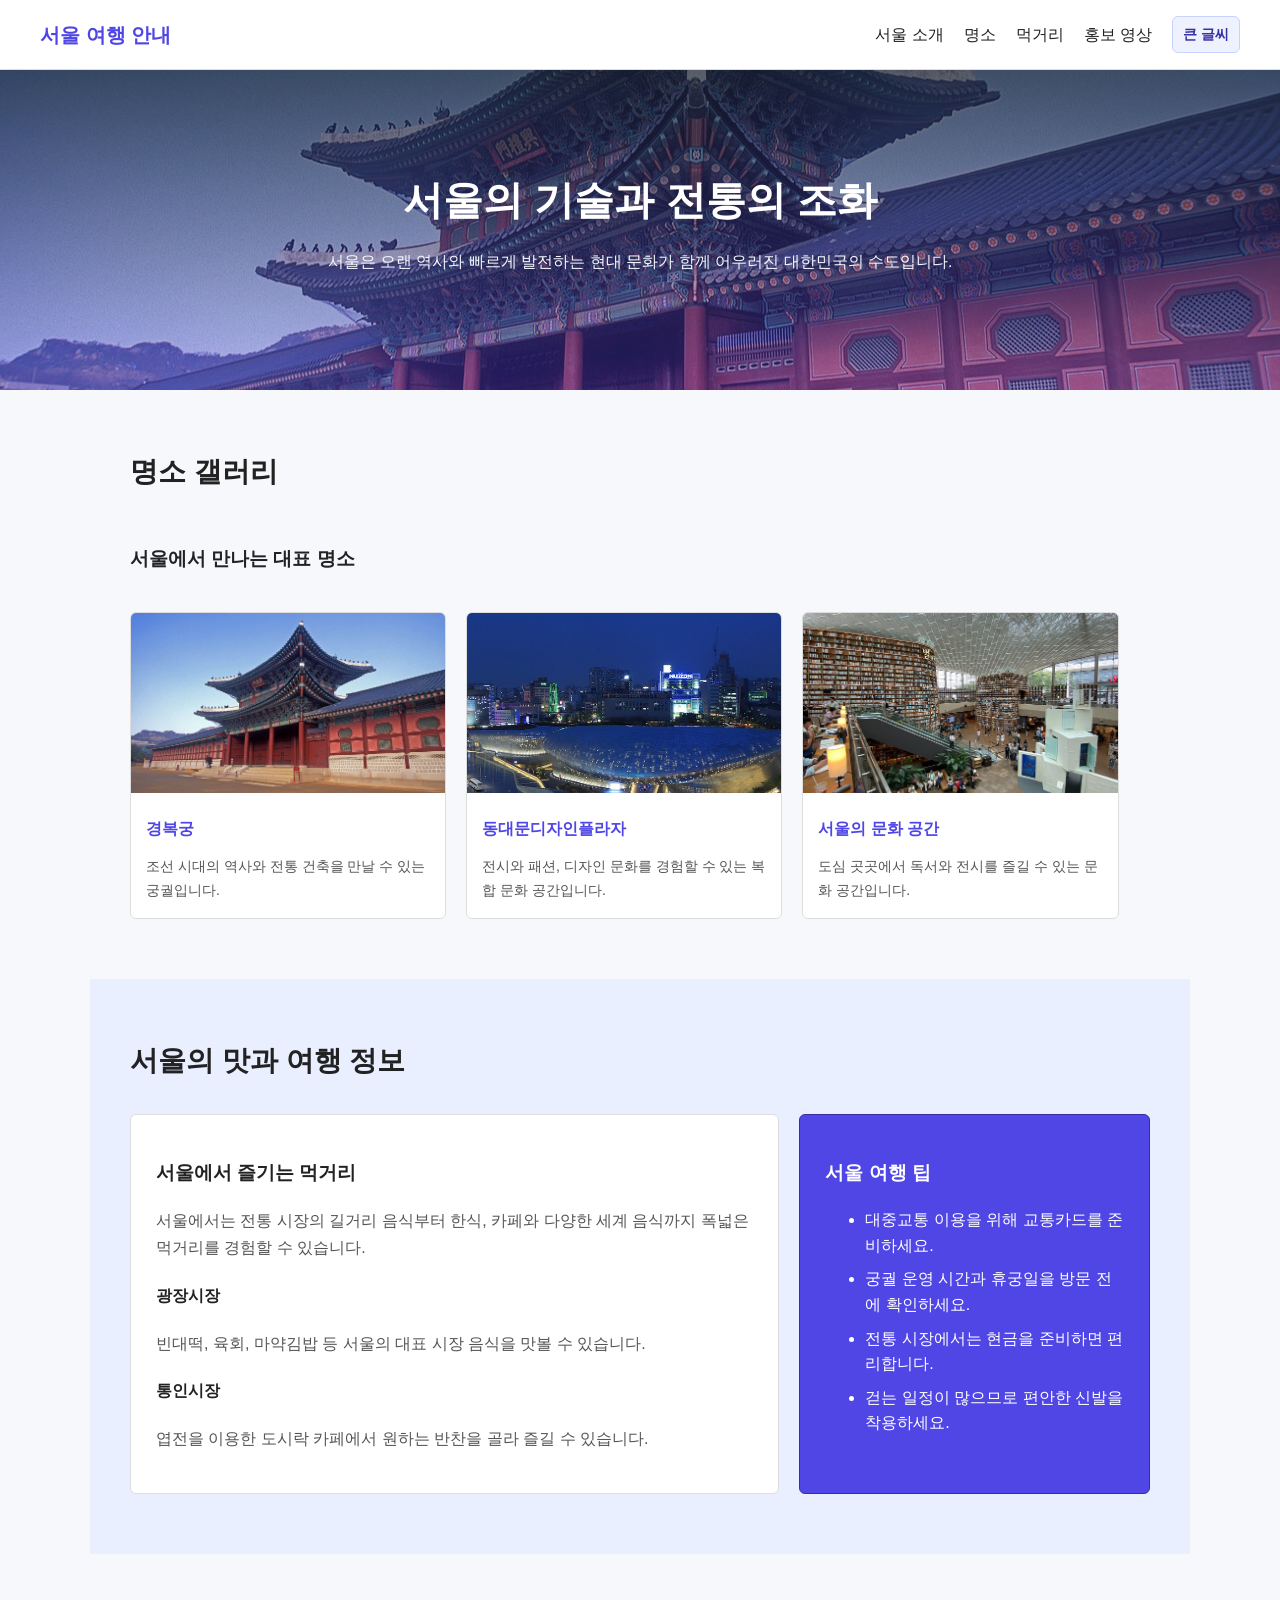
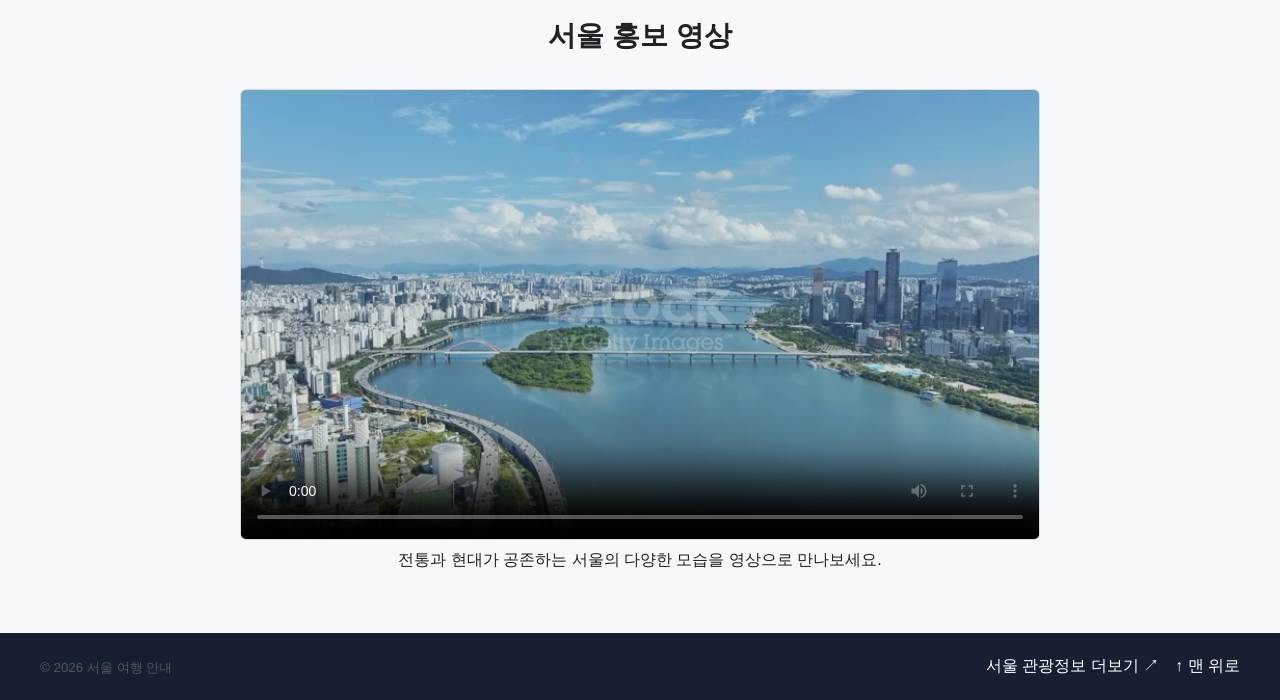
==== commit 2eab6605: "day1-2: 내비게이션의 접근성을 개선한다 - 스크린 리더가 상단 내비게이션의 용도를 구분할 수 있도록 aria-label을 적용하였습니다." ====
--- a/day1-travel-page/index.html
+++ b/day1-travel-page/index.html
@@ -18,7 +18,7 @@
       <h1>서울 여행 안내</h1>
 
       <div class="header-actions">
-        <nav>
+        <nav aria-label="주요 메뉴">
           <ul>
             <li><a href="#introduction">서울 소개</a></li>
             <li><a href="#attractions">명소</a></li>
